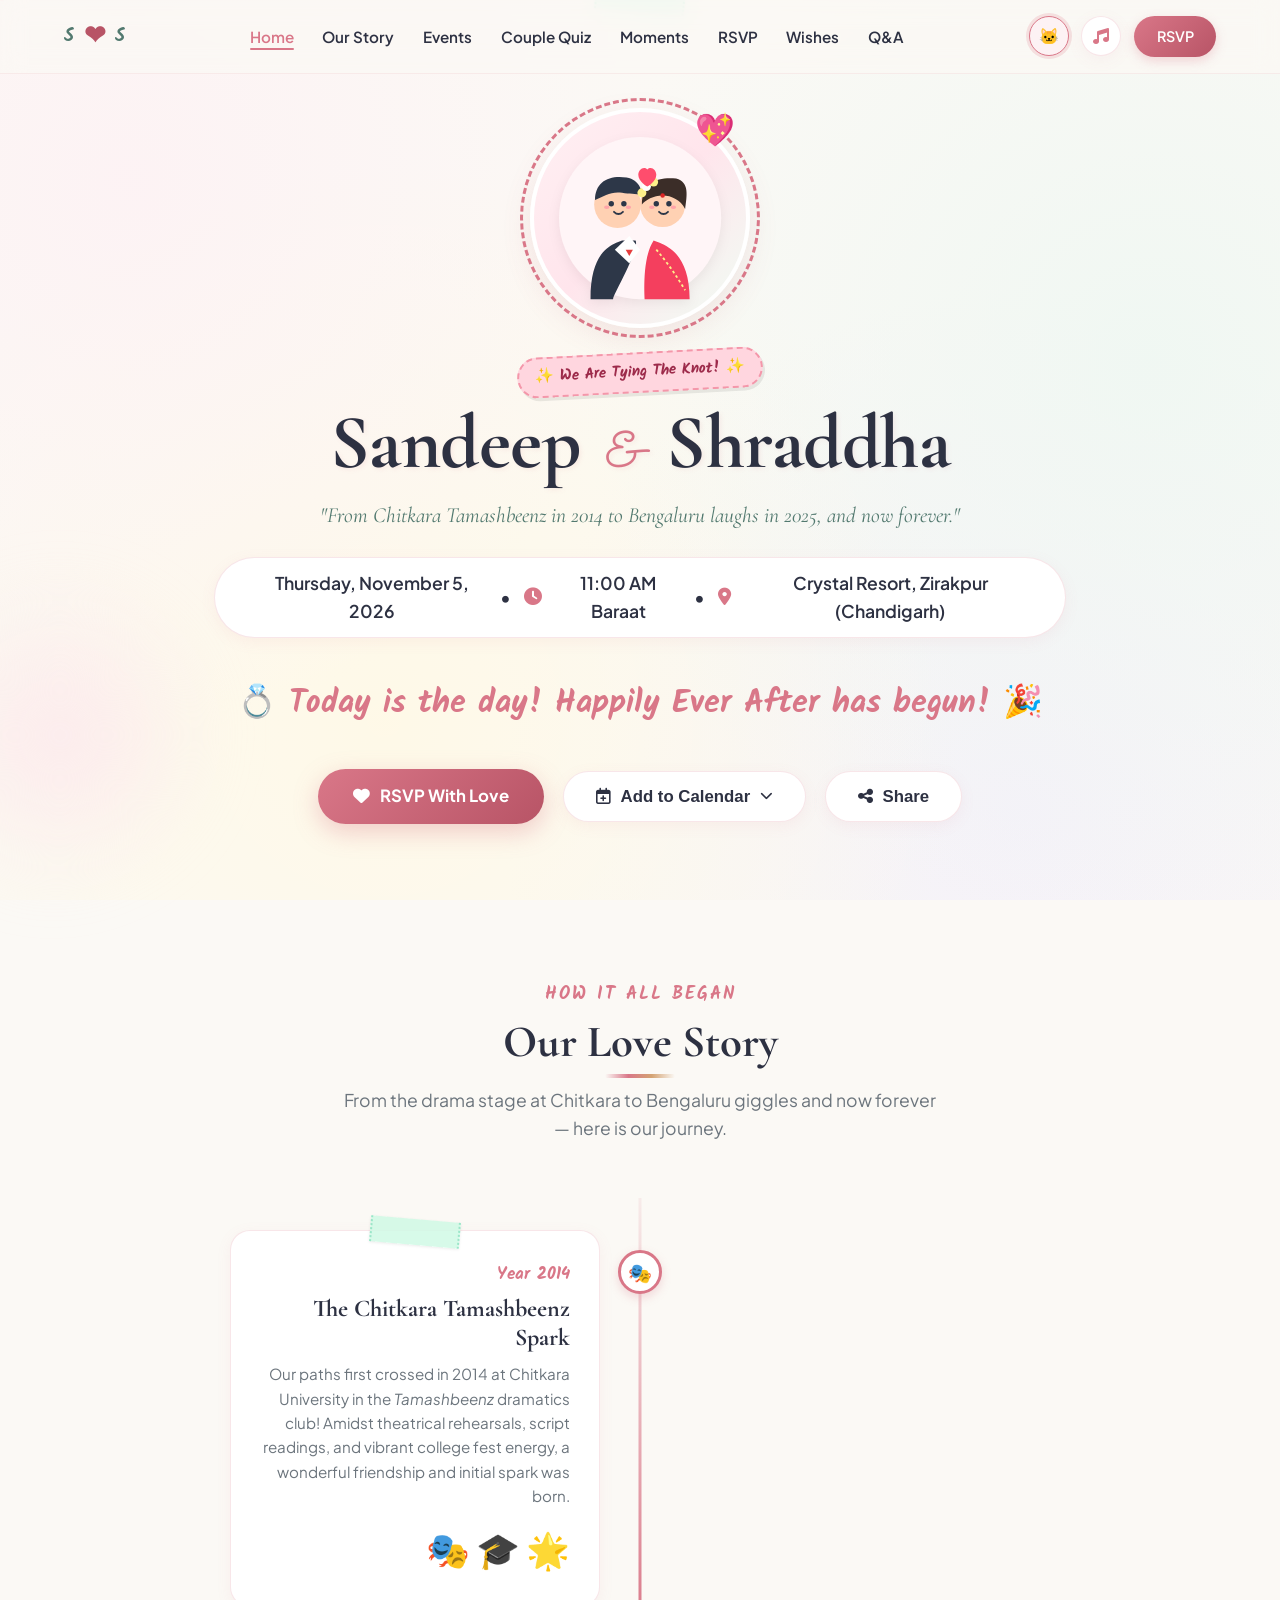
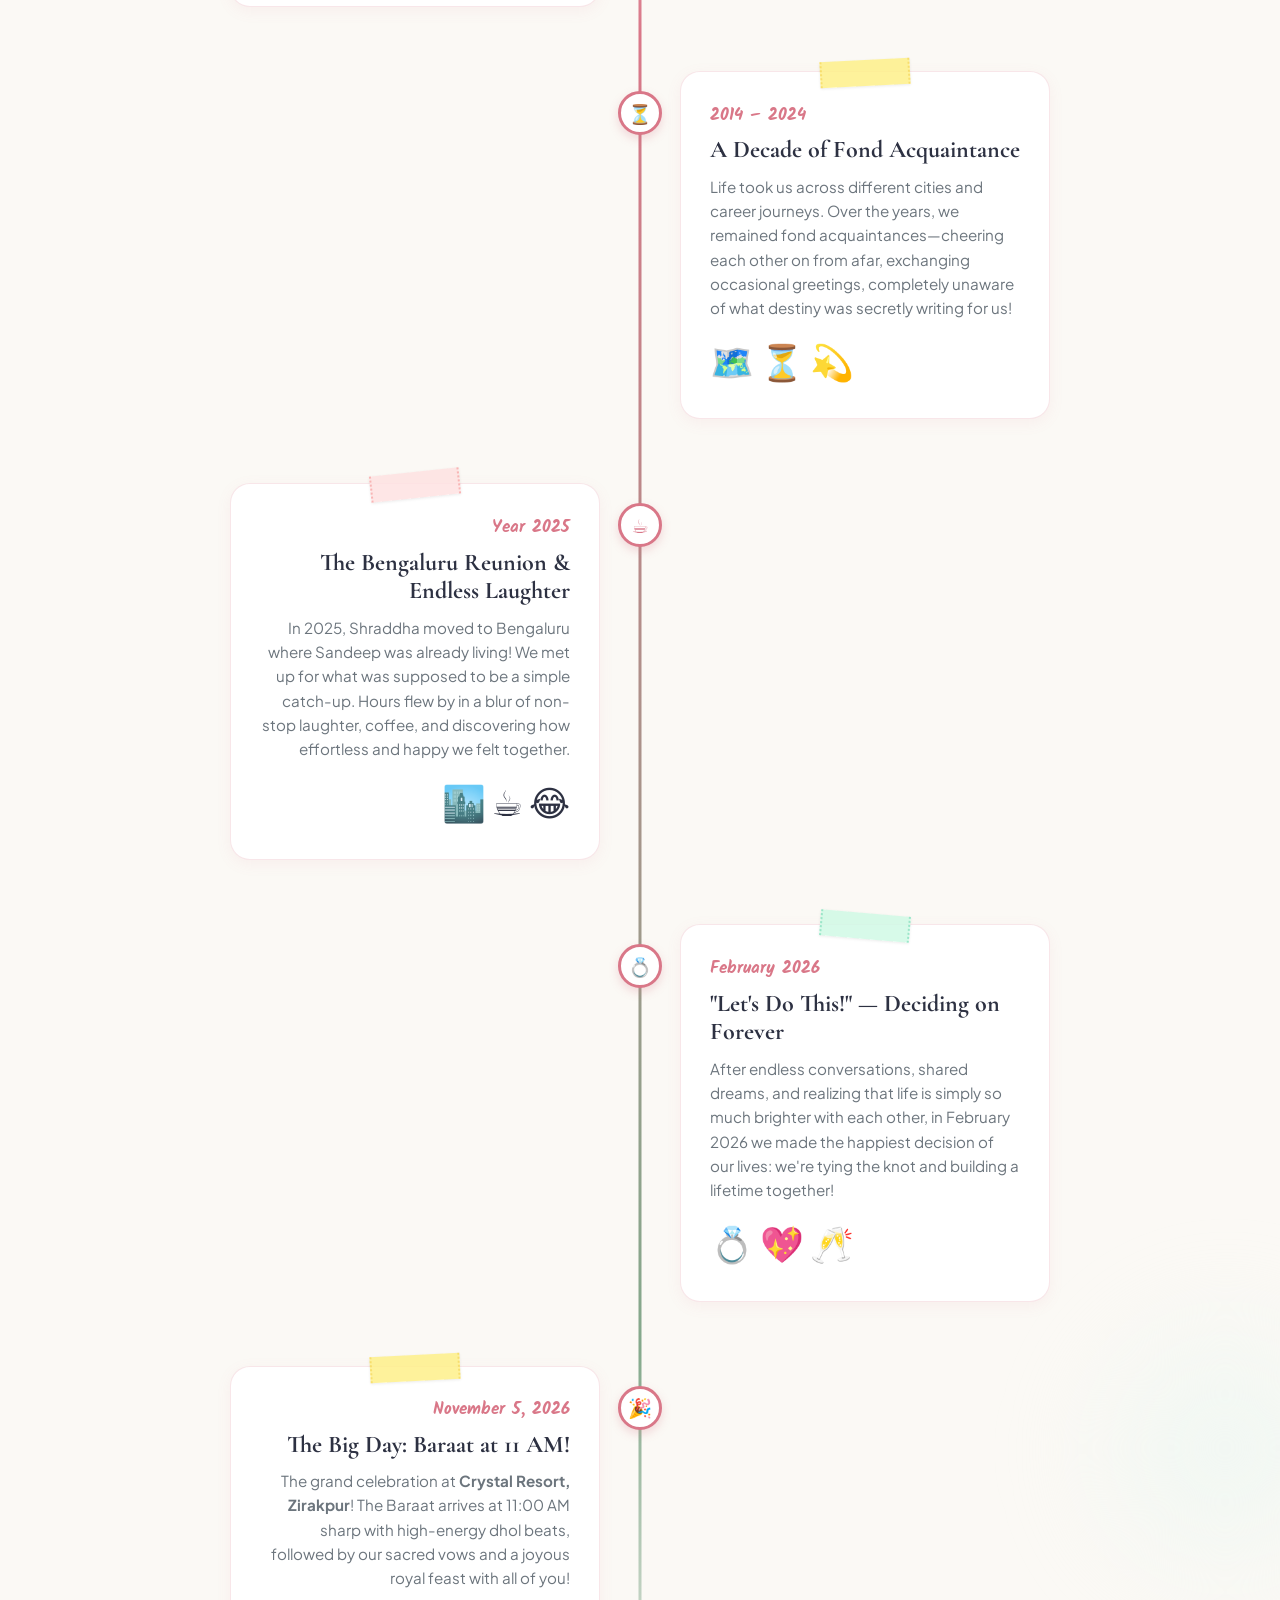
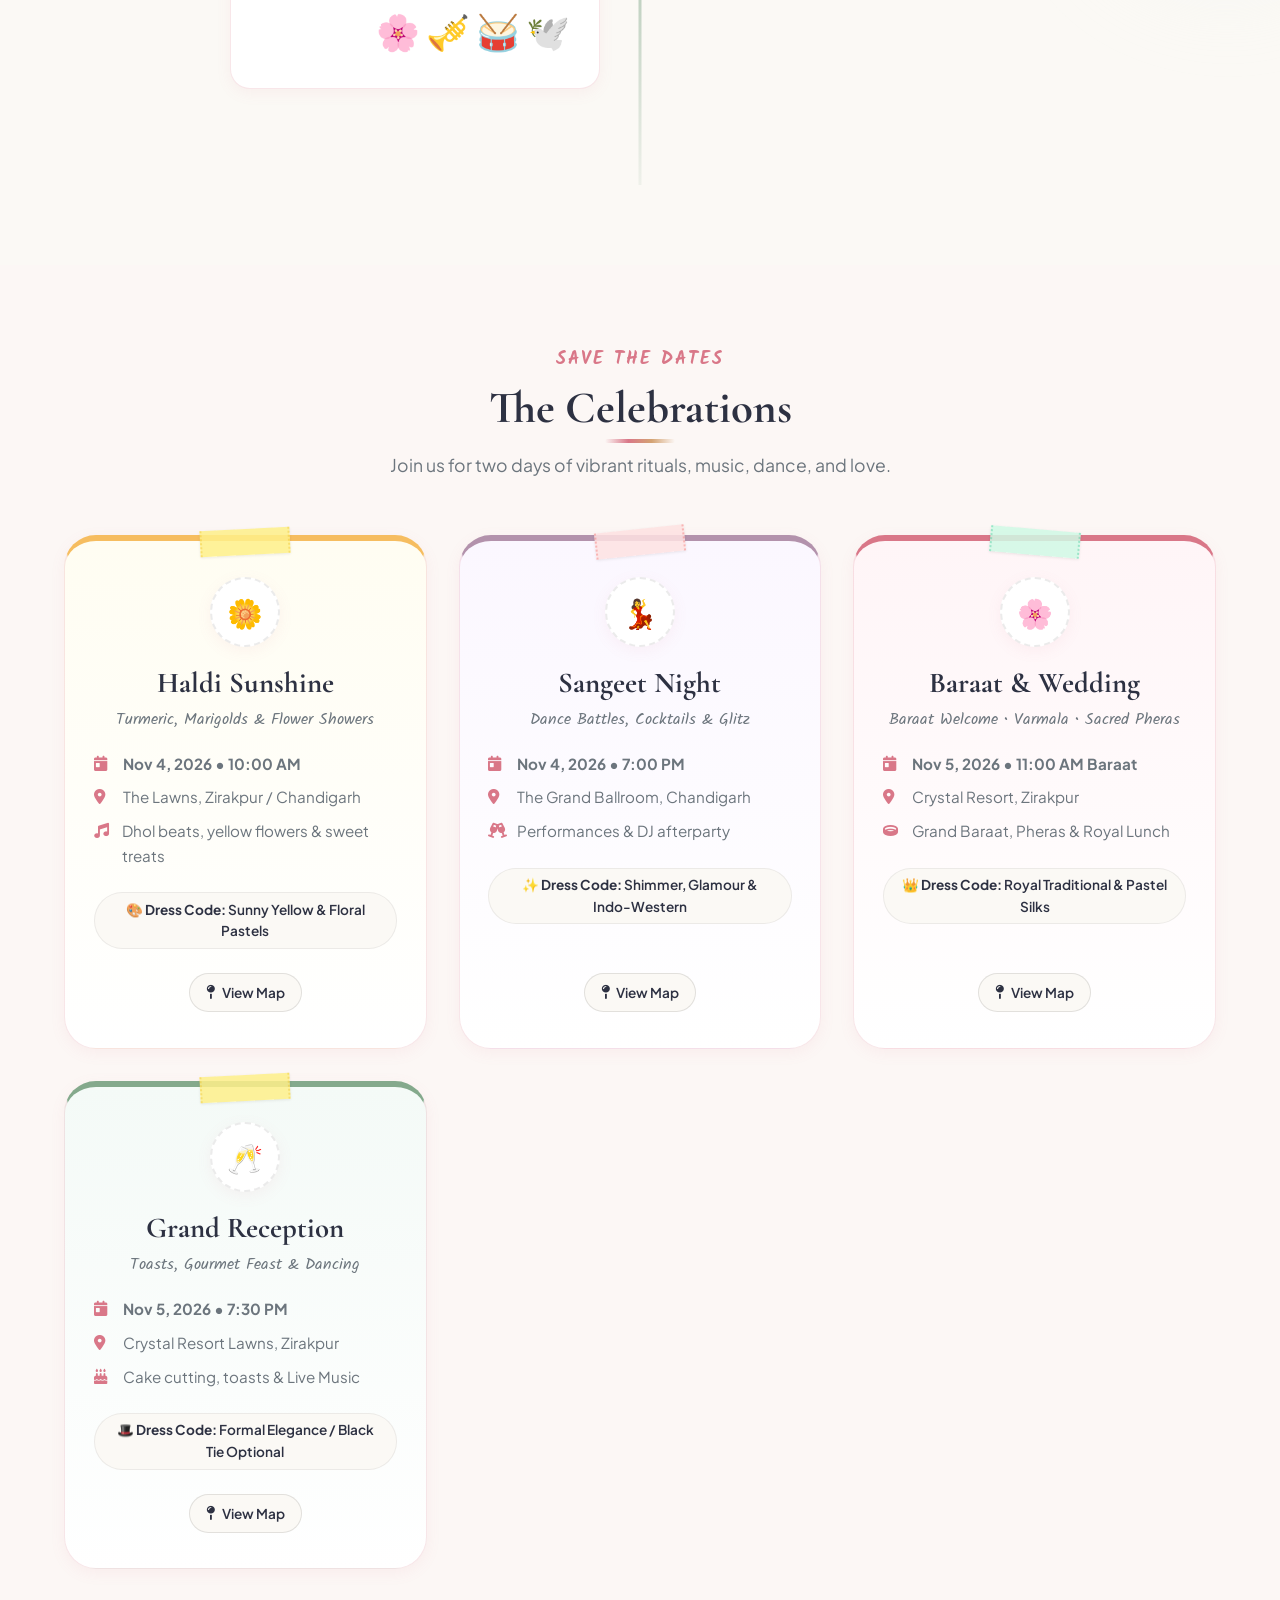
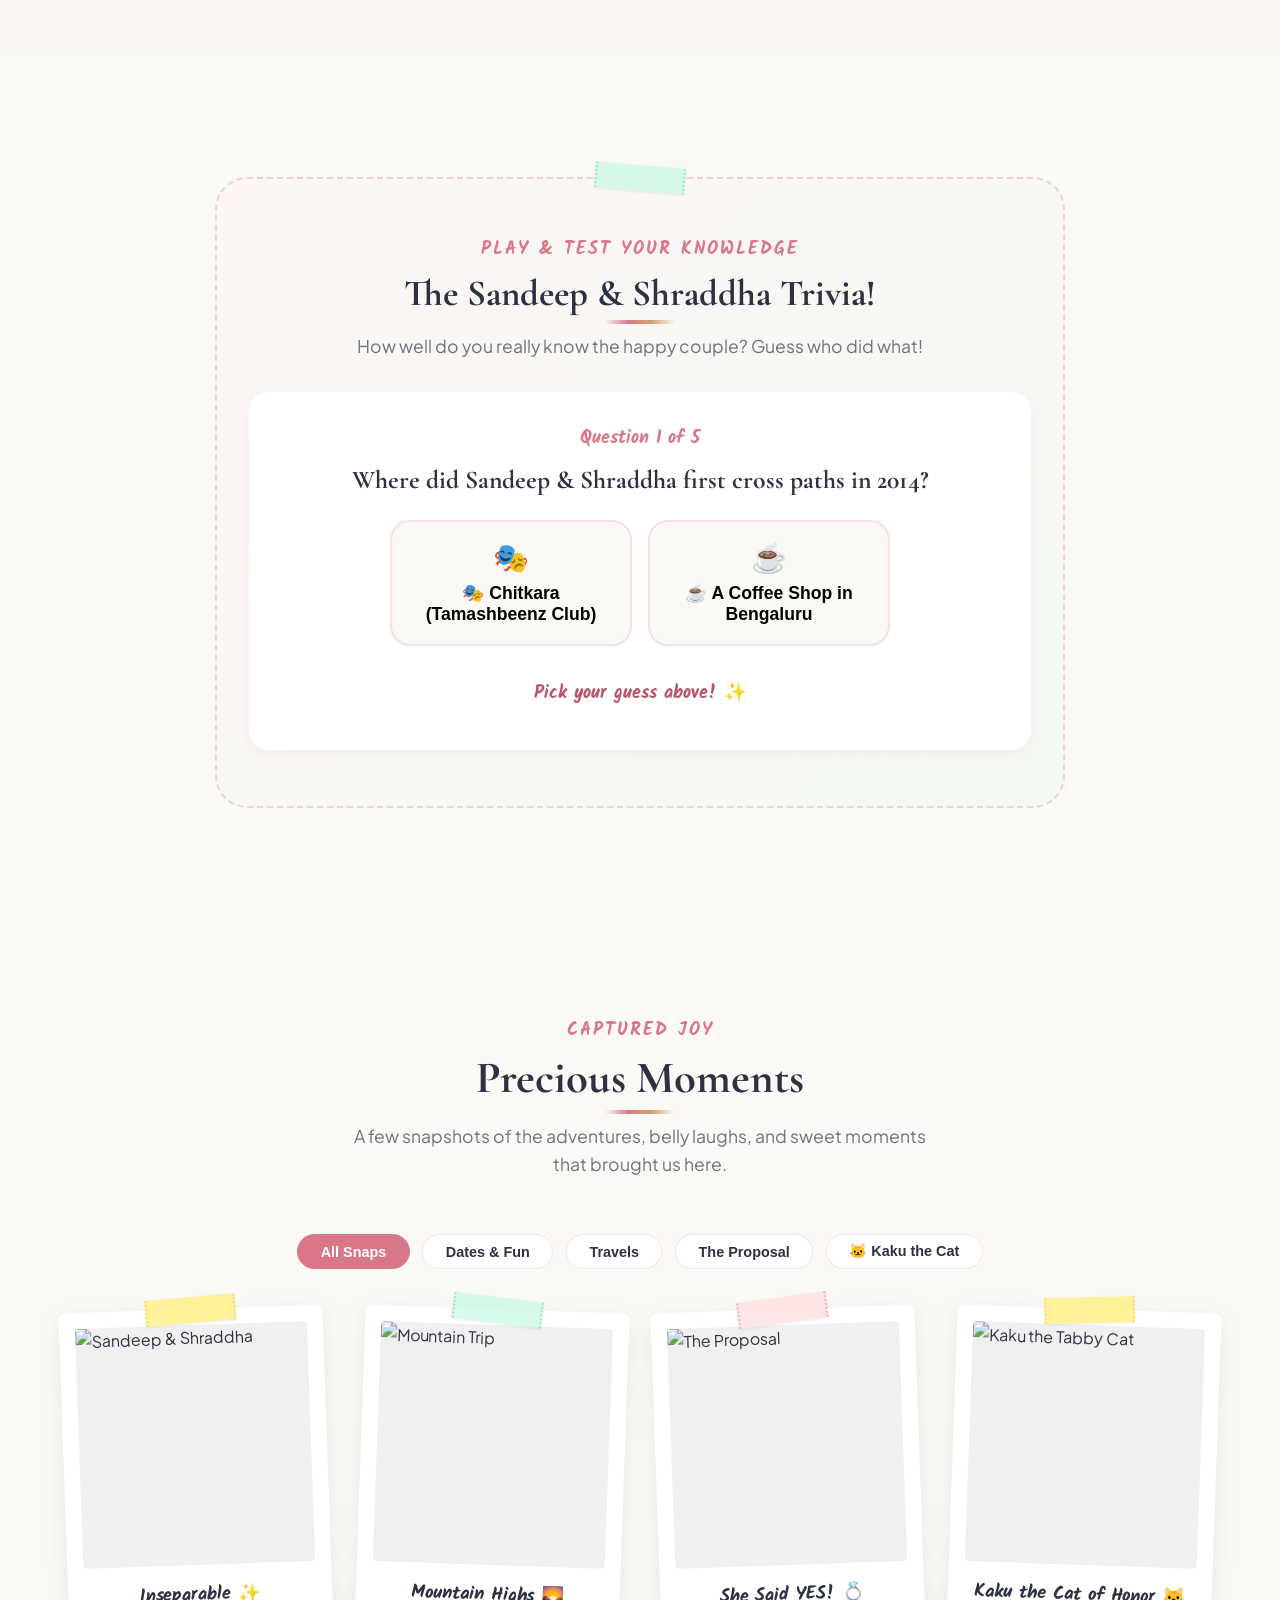
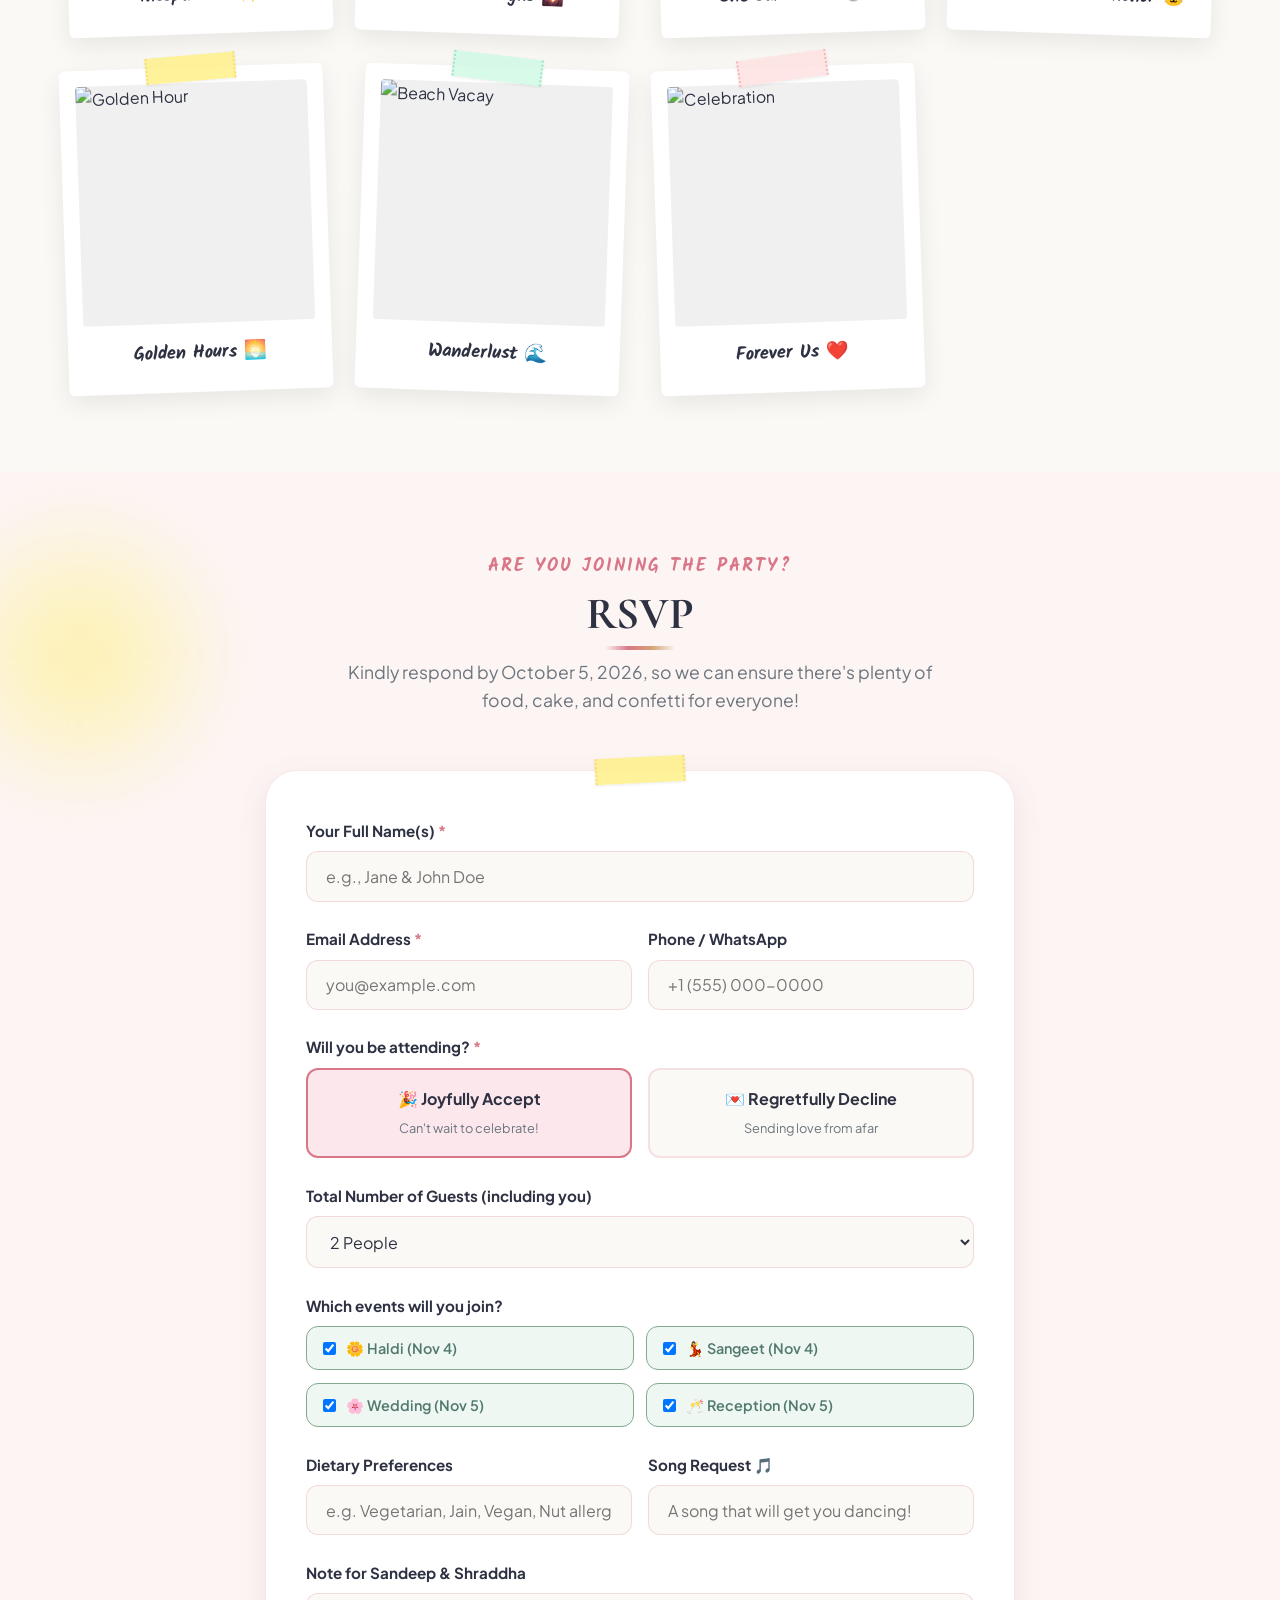
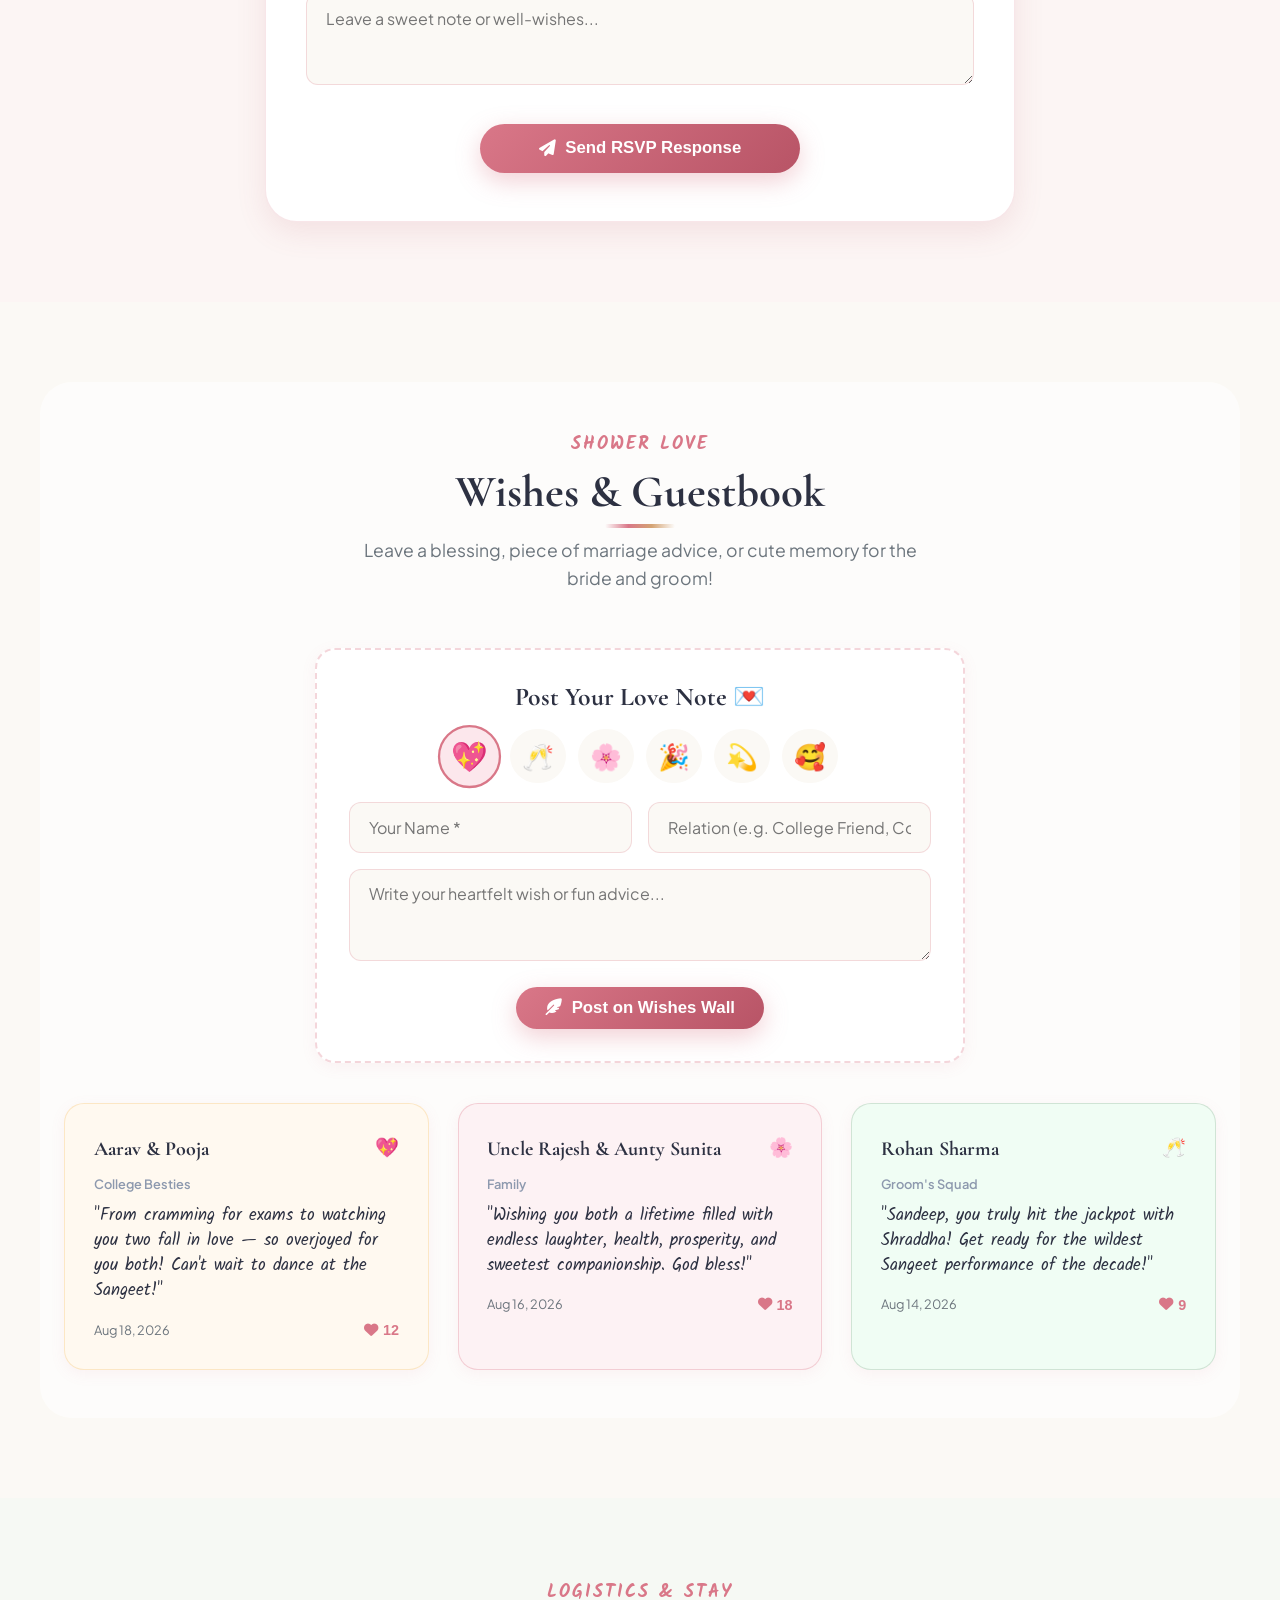
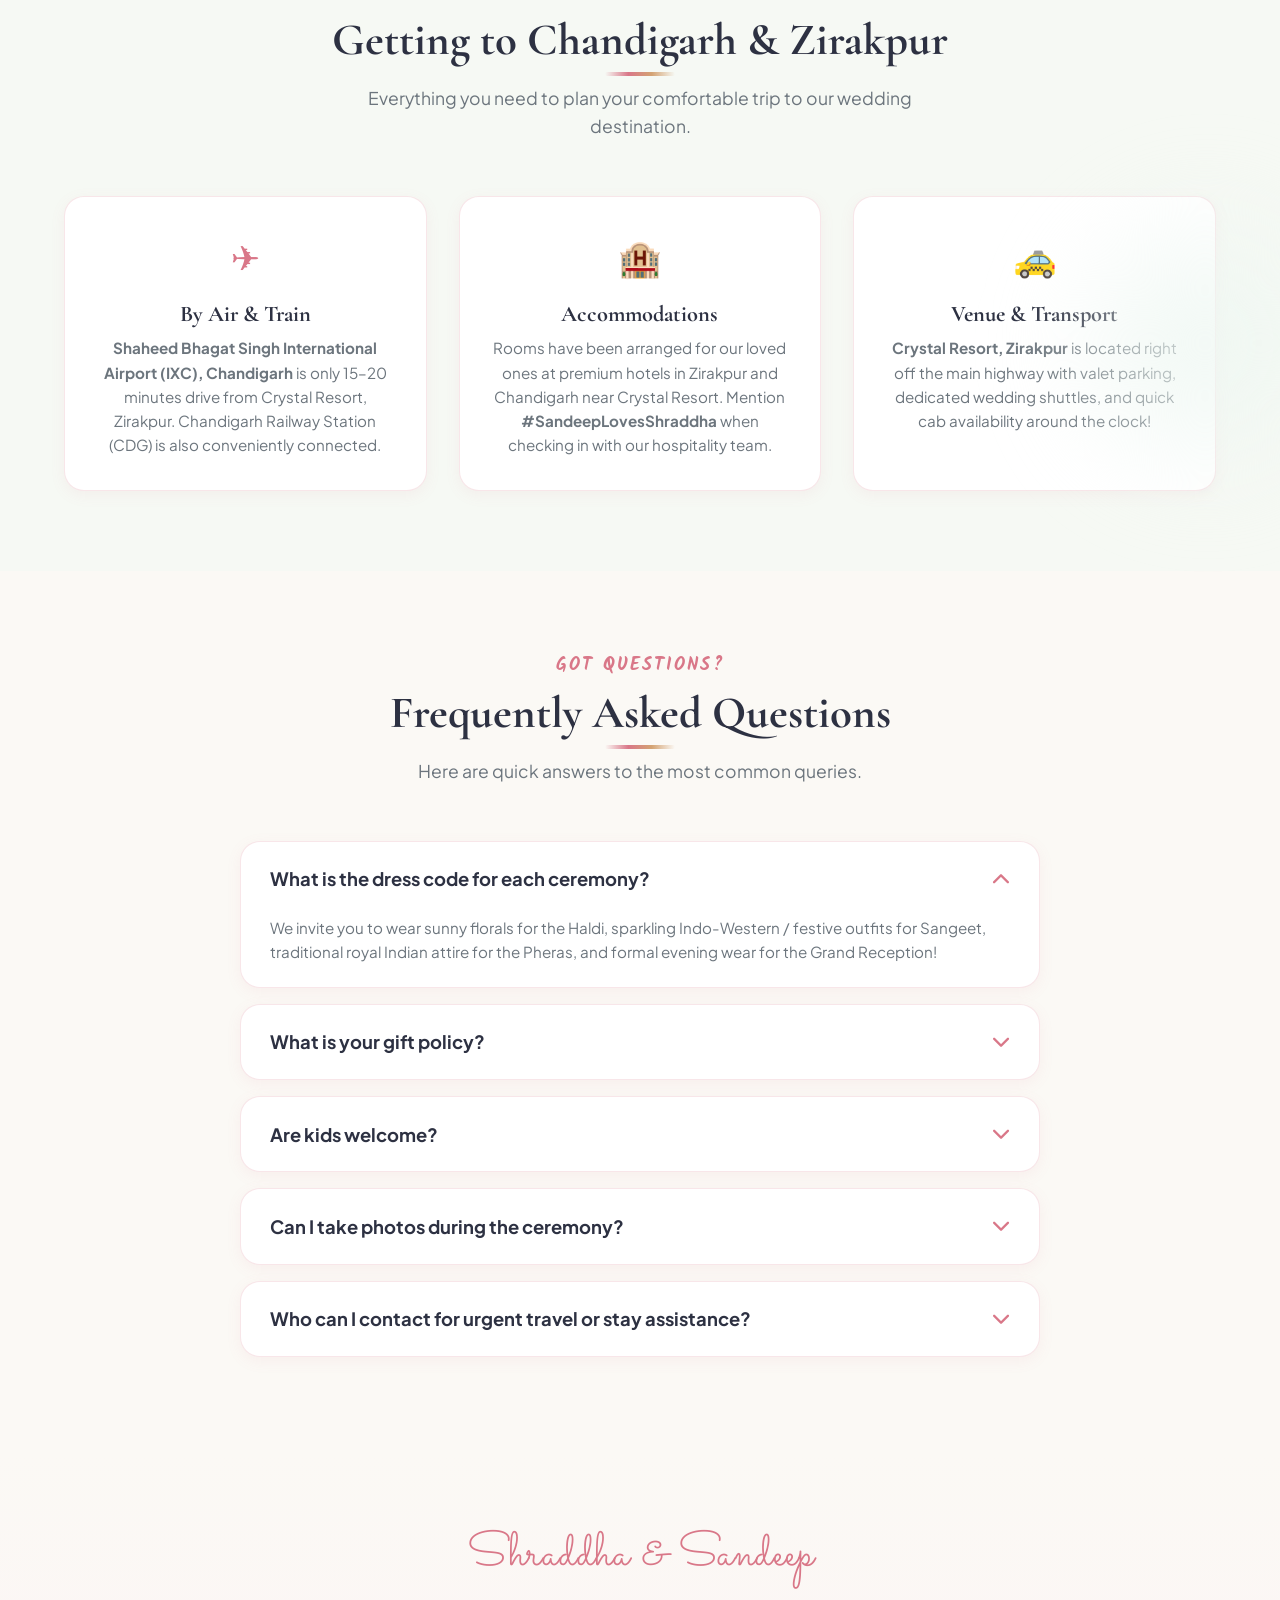
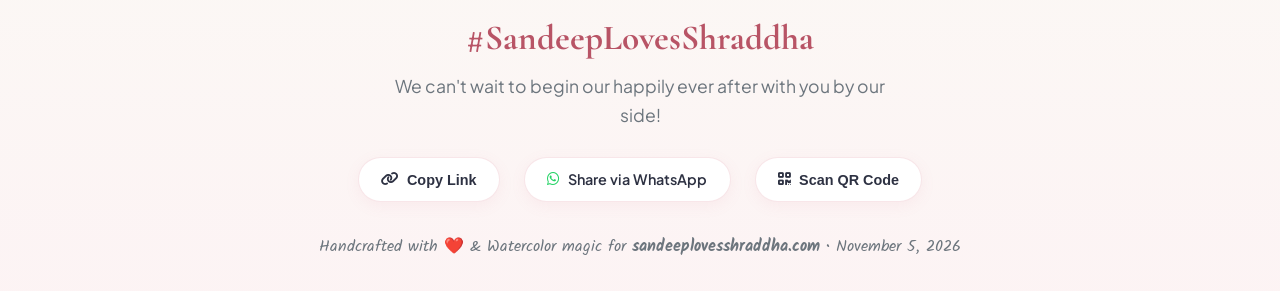
==== index.html @ 2e76e595 "Initial commit: Sandeep & Shraddha wedding website with Kaku grey tabby cat cursor" ====
<!DOCTYPE html>
<html lang="en">
<head>
  <meta charset="UTF-8" />
  <meta name="viewport" content="width=device-width, initial-scale=1.0" />
  <title>Sandeep &amp; Shraddha | November 5, 2026 | We're Getting Married!</title>
  <meta name="description" content="Join us in celebrating the wedding of Sandeep &amp; Shraddha on November 5th, 2026. RSVP, view event details, our story, and leave your wishes!" />
  
  <!-- Open Graph / Social Meta -->
  <meta property="og:type" content="website" />
  <meta property="og:title" content="Sandeep &amp; Shraddha's Wedding Celebration" />
  <meta property="og:description" content="We're getting married on November 5, 2026! Come celebrate with us." />
  <meta property="og:url" content="https://sandeeplovesshraddha.com" />

  <!-- Google Fonts: Cormorant Garamond (Editorial/Luxury), Kalam (Playful Hand-drawn), Plus Jakarta Sans (Clean Modern), Sacramento (Script) -->
  <link rel="preconnect" href="https://fonts.googleapis.com" />
  <link rel="preconnect" href="https://fonts.gstatic.com" crossorigin />
  <link href="https://fonts.googleapis.com/css2?family=Cormorant+Garamond:ital,wght@0,400;0,600;0,700;1,400;1,600&family=Kalam:wght@400;700&family=Plus+Jakarta+Sans:wght@300;400;500;600;700;800&family=Sacramento&display=swap" rel="stylesheet" />

  <!-- FontAwesome Icons -->
  <link rel="stylesheet" href="https://cdnjs.cloudflare.com/ajax/libs/font-awesome/6.5.1/css/all.min.css" />

  <!-- Kaku the Tabby Cat Custom Cursor Stylesheet -->
  <link rel="stylesheet" href="kaku-cursor.css" />

  <!-- Canvas Confetti -->
  <script src="https://cdn.jsdelivr.net/npm/canvas-confetti@1.6.0/dist/confetti.browser.min.js"></script>

  <style>
    /* ==========================================================
       CSS VARIABLES & THEME (Modern Pastel + Watercolor Palette)
       ========================================================== */
    :root {
      --bg-cream: #fbf9f5;
      --bg-blush: #fdf2f4;
      --bg-lavender: #f3f0f9;
      --bg-mint: #eef7f2;
      --bg-butter: #fff9e6;
      --bg-peach: #fff2eb;
      
      --primary: #d97788;
      --primary-dark: #b85466;
      --primary-light: #fce7ec;
      
      --accent-sage: #84a98c;
      --accent-sage-dark: #52796f;
      --accent-gold: #d4a373;
      --accent-warm-gold: #c28846;
      --accent-sunshine: #f6bd60;
      --accent-lilac: #b392ac;
      
      --text-dark: #2d3142;
      --text-muted: #6c757d;
      --text-soft: #8d99ae;
      
      --card-bg: rgba(255, 255, 255, 0.88);
      --card-border: rgba(217, 119, 136, 0.18);
      --shadow-sm: 0 4px 15px rgba(217, 119, 136, 0.08);
      --shadow-md: 0 10px 30px rgba(184, 84, 102, 0.12);
      --shadow-lg: 0 20px 45px rgba(184, 84, 102, 0.18);
      
      --radius-sm: 12px;
      --radius-md: 20px;
      --radius-lg: 32px;
      --radius-full: 9999px;
      
      --font-serif: 'Cormorant Garamond', Georgia, serif;
      --font-doodle: 'Kalam', cursive, sans-serif;
      --font-script: 'Sacramento', cursive;
      --font-sans: 'Plus Jakarta Sans', system-ui, -apple-system, sans-serif;
    }

    /* ==========================================================
       GLOBAL RESETS & BASE
       ========================================================== */
    *, *::before, *::after {
      box-sizing: border-box;
      margin: 0;
      padding: 0;
    }

    html {
      scroll-behavior: smooth;
      font-size: 16px;
    }

    body {
      background-color: var(--bg-cream);
      color: var(--text-dark);
      font-family: var(--font-sans);
      line-height: 1.6;
      overflow-x: hidden;
      position: relative;
      background-image: 
        radial-gradient(circle at 10% 20%, rgba(253, 242, 244, 0.9) 0%, transparent 40%),
        radial-gradient(circle at 90% 40%, rgba(238, 247, 242, 0.85) 0%, transparent 45%),
        radial-gradient(circle at 30% 80%, rgba(255, 249, 230, 0.9) 0%, transparent 50%),
        radial-gradient(circle at 80% 90%, rgba(243, 240, 249, 0.85) 0%, transparent 40%);
      background-attachment: fixed;
    }

    /* Ambient Floating Petals Canvas */
    #petalsCanvas {
      position: fixed;
      top: 0;
      left: 0;
      width: 100vw;
      height: 100vh;
      pointer-events: none;
      z-index: 999;
    }

    /* Typography Utilities */
    h1, h2, h3, h4 {
      font-family: var(--font-serif);
      font-weight: 700;
      color: var(--text-dark);
      line-height: 1.2;
    }

    .doodle-font {
      font-family: var(--font-doodle);
    }

    .script-font {
      font-family: var(--font-script);
    }

    a {
      color: inherit;
      text-decoration: none;
    }

    img {
      max-width: 100%;
      height: auto;
      display: block;
    }

    .container {
      width: 100%;
      max-width: 1200px;
      margin: 0 auto;
      padding: 0 1.5rem;
    }

    .section-padding {
      padding: 5rem 0;
    }

    /* ==========================================================
       PLAYFUL WATERCOLOR & DOODLE ACCENTS
       ========================================================== */
    .watercolor-blob-1 {
      position: absolute;
      width: 320px;
      height: 320px;
      background: radial-gradient(circle, rgba(252, 231, 236, 0.85) 0%, rgba(252, 231, 236, 0) 70%);
      filter: blur(30px);
      z-index: 0;
      border-radius: 43% 57% 70% 30% / 45% 45% 55% 55%;
      animation: morphBlob 12s ease-in-out infinite alternate;
      pointer-events: none;
    }

    .watercolor-blob-2 {
      position: absolute;
      width: 350px;
      height: 350px;
      background: radial-gradient(circle, rgba(238, 247, 242, 0.9) 0%, rgba(238, 247, 242, 0) 70%);
      filter: blur(35px);
      z-index: 0;
      border-radius: 60% 40% 30% 70% / 60% 30% 70% 40%;
      animation: morphBlob 16s ease-in-out infinite alternate-reverse;
      pointer-events: none;
    }

    @keyframes morphBlob {
      0% { border-radius: 43% 57% 70% 30% / 45% 45% 55% 55%; transform: translate(0, 0) rotate(0deg); }
      50% { border-radius: 60% 40% 40% 60% / 50% 60% 40% 50%; transform: translate(20px, -15px) rotate(45deg); }
      100% { border-radius: 30% 70% 60% 40% / 40% 40% 60% 60%; transform: translate(-15px, 20px) rotate(90deg); }
    }

    .sticker-badge {
      display: inline-flex;
      align-items: center;
      gap: 0.5rem;
      padding: 0.4rem 1rem;
      border-radius: var(--radius-full);
      font-family: var(--font-doodle);
      font-weight: 700;
      font-size: 0.95rem;
      transform: rotate(-3deg);
      box-shadow: 2px 3px 0 rgba(0, 0, 0, 0.08);
      transition: transform 0.3s cubic-bezier(0.34, 1.56, 0.64, 1);
    }
    .sticker-badge:hover {
      transform: rotate(0deg) scale(1.06);
    }
    .badge-pink {
      background-color: #ffd6df;
      color: #9d2b4b;
      border: 2px dashed #f497aa;
    }
    .badge-green {
      background-color: #d8f3dc;
      color: #2d6a4f;
      border: 2px dashed #95d5b2;
    }
    .badge-yellow {
      background-color: #fef08a;
      color: #854d0e;
      border: 2px dashed #eab308;
    }
    .badge-purple {
      background-color: #ede9fe;
      color: #5b21b6;
      border: 2px dashed #c4b5fd;
    }

    .washi-tape {
      position: absolute;
      width: 90px;
      height: 26px;
      background: rgba(254, 226, 226, 0.85);
      border-left: 2px dotted rgba(239, 68, 68, 0.3);
      border-right: 2px dotted rgba(239, 68, 68, 0.3);
      transform: rotate(-6deg);
      top: -12px;
      left: 50%;
      margin-left: -45px;
      box-shadow: 0 1px 3px rgba(0,0,0,0.08);
      z-index: 5;
    }
    .washi-tape-mint {
      background: rgba(209, 250, 229, 0.85);
      border-color: rgba(16, 185, 129, 0.3);
      transform: rotate(5deg);
    }
    .washi-tape-yellow {
      background: rgba(254, 240, 138, 0.85);
      border-color: rgba(234, 179, 8, 0.3);
      transform: rotate(-3deg);
    }

    /* Section Title Styles */
    .section-header {
      text-align: center;
      margin-bottom: 3.5rem;
      position: relative;
    }
    .section-tag {
      font-family: var(--font-doodle);
      font-size: 1.1rem;
      font-weight: 700;
      color: var(--primary);
      text-transform: uppercase;
      letter-spacing: 2px;
      display: block;
      margin-bottom: 0.5rem;
    }
    .section-title {
      font-size: 2.8rem;
      font-weight: 700;
      color: var(--text-dark);
      position: relative;
      display: inline-block;
    }
    .section-title::after {
      content: '';
      position: absolute;
      bottom: -8px;
      left: 50%;
      transform: translateX(-50%);
      width: 70px;
      height: 4px;
      background: linear-gradient(90deg, transparent, var(--primary), var(--accent-gold), transparent);
      border-radius: var(--radius-full);
    }
    .section-desc {
      font-size: 1.1rem;
      color: var(--text-muted);
      max-width: 600px;
      margin: 1rem auto 0;
    }

    /* ==========================================================
       NAVBAR
       ========================================================== */
    .navbar {
      position: fixed;
      top: 0;
      left: 0;
      right: 0;
      z-index: 1000;
      padding: 1rem 0;
      transition: all 0.3s ease;
      backdrop-filter: blur(12px);
      background: rgba(251, 249, 245, 0.75);
      border-bottom: 1px solid rgba(217, 119, 136, 0.1);
    }
    .navbar.scrolled {
      padding: 0.7rem 0;
      background: rgba(255, 255, 255, 0.95);
      box-shadow: 0 4px 20px rgba(0, 0, 0, 0.05);
    }
    .nav-container {
      display: flex;
      align-items: center;
      justify-content: space-between;
    }
    .nav-logo {
      display: flex;
      align-items: center;
      gap: 0.6rem;
      font-family: var(--font-serif);
      font-size: 1.6rem;
      font-weight: 700;
      color: var(--primary-dark);
    }
    .nav-logo span {
      font-family: var(--font-doodle);
      color: var(--accent-sage-dark);
      font-size: 1.1rem;
    }
    .nav-links {
      display: flex;
      gap: 1.8rem;
      list-style: none;
      align-items: center;
    }
    .nav-links a {
      font-weight: 600;
      font-size: 0.95rem;
      color: var(--text-dark);
      transition: color 0.2s ease;
      position: relative;
      padding: 0.3rem 0;
    }
    .nav-links a:hover,
    .nav-links a.active {
      color: var(--primary);
    }
    .nav-links a::after {
      content: '';
      position: absolute;
      bottom: 0;
      left: 0;
      width: 0;
      height: 2px;
      background: var(--primary);
      transition: width 0.3s ease;
      border-radius: 2px;
    }
    .nav-links a:hover::after,
    .nav-links a.active::after {
      width: 100%;
    }

    .nav-actions {
      display: flex;
      align-items: center;
      gap: 0.8rem;
    }

    .audio-btn {
      background: #fff;
      border: 1px solid var(--card-border);
      width: 40px;
      height: 40px;
      border-radius: var(--radius-full);
      display: flex;
      align-items: center;
      justify-content: center;
      cursor: pointer;
      color: var(--primary);
      font-size: 1rem;
      box-shadow: var(--shadow-sm);
      transition: all 0.3s ease;
    }
    .audio-btn:hover {
      transform: scale(1.08);
      background: var(--primary-light);
    }
    .audio-btn.playing {
      background: var(--primary);
      color: #fff;
      animation: pulseMusic 1.5s infinite;
    }
    @keyframes pulseMusic {
      0%, 100% { box-shadow: 0 0 0 0 rgba(217, 119, 136, 0.4); }
      50% { box-shadow: 0 0 0 10px rgba(217, 119, 136, 0); }
    }

    .btn-nav-rsvp {
      background: linear-gradient(135deg, var(--primary) 0%, var(--primary-dark) 100%);
      color: #fff;
      padding: 0.55rem 1.4rem;
      border-radius: var(--radius-full);
      font-weight: 600;
      font-size: 0.9rem;
      box-shadow: 0 4px 12px rgba(217, 119, 136, 0.3);
      transition: all 0.3s ease;
    }
    .btn-nav-rsvp:hover {
      transform: translateY(-2px);
      box-shadow: 0 6px 18px rgba(217, 119, 136, 0.4);
    }

    .mobile-menu-btn {
      display: none;
      background: none;
      border: none;
      font-size: 1.5rem;
      color: var(--text-dark);
      cursor: pointer;
    }

    /* ==========================================================
       HERO SECTION
       ========================================================== */
    .hero-section {
      position: relative;
      min-height: 100vh;
      display: flex;
      align-items: center;
      justify-content: center;
      padding-top: 6rem;
      padding-bottom: 4rem;
      overflow: hidden;
    }

    .hero-content {
      text-align: center;
      position: relative;
      z-index: 2;
      max-width: 900px;
    }

    .hero-couple-avatar {
      margin: 0 auto 1.5rem;
      width: 220px;
      height: 220px;
      position: relative;
      display: flex;
      align-items: center;
      justify-content: center;
    }
    .hero-avatar-ring {
      position: absolute;
      inset: -10px;
      border-radius: 50%;
      border: 3px dashed var(--primary);
      animation: spinSlow 30s linear infinite;
    }
    @keyframes spinSlow {
      from { transform: rotate(0deg); }
      to { transform: rotate(360deg); }
    }
    .hero-avatar-bg {
      width: 100%;
      height: 100%;
      background: linear-gradient(135deg, #fff0f3 0%, #ffe5ec 50%, #f0fdf4 100%);
      border-radius: 50%;
      display: flex;
      align-items: center;
      justify-content: center;
      box-shadow: var(--shadow-md);
      overflow: hidden;
      border: 4px solid #fff;
    }
    .hero-avatar-svg {
      width: 85%;
      height: 85%;
      filter: drop-shadow(0 4px 6px rgba(0,0,0,0.06));
    }
    .heart-float {
      position: absolute;
      top: -5px;
      right: 15px;
      font-size: 2rem;
      animation: floatHeart 2.5s ease-in-out infinite alternate;
    }
    @keyframes floatHeart {
      0% { transform: translateY(0) scale(1); }
      100% { transform: translateY(-12px) scale(1.15) rotate(8deg); }
    }

    .hero-pretitle {
      font-family: var(--font-doodle);
      font-size: 1.3rem;
      color: var(--primary-dark);
      margin-bottom: 0.5rem;
      display: flex;
      align-items: center;
      justify-content: center;
      gap: 0.5rem;
    }

    .hero-names {
      font-size: 4.8rem;
      font-weight: 700;
      color: var(--text-dark);
      letter-spacing: -0.5px;
      line-height: 1.1;
      margin-bottom: 0.4rem;
      text-shadow: 2px 2px 4px rgba(217, 119, 136, 0.1);
    }
    .hero-names .amp {
      font-family: var(--font-script);
      color: var(--primary);
      font-size: 4.5rem;
      font-weight: 400;
      margin: 0 0.4rem;
      display: inline-block;
    }

    .hero-tagline {
      font-size: 1.35rem;
      font-family: var(--font-serif);
      font-style: italic;
      color: var(--accent-sage-dark);
      margin-bottom: 1.5rem;
    }

    .hero-date-badge {
      display: inline-flex;
      align-items: center;
      gap: 0.8rem;
      background: #fff;
      padding: 0.7rem 1.8rem;
      border-radius: var(--radius-full);
      box-shadow: var(--shadow-sm);
      border: 1px solid var(--card-border);
      font-size: 1.1rem;
      font-weight: 600;
      color: var(--text-dark);
      margin-bottom: 2.5rem;
    }
    .hero-date-badge i {
      color: var(--primary);
    }

    /* Countdown Timer */
    .countdown-grid {
      display: flex;
      justify-content: center;
      gap: 1.2rem;
      margin-bottom: 2.5rem;
      flex-wrap: wrap;
    }
    .countdown-card {
      background: #fff;
      border: 2px solid rgba(217, 119, 136, 0.2);
      border-radius: var(--radius-md);
      padding: 1rem 1.4rem;
      min-width: 100px;
      box-shadow: var(--shadow-sm);
      position: relative;
      transition: transform 0.3s ease;
    }
    .countdown-card:hover {
      transform: translateY(-4px);
    }
    .countdown-number {
      font-family: var(--font-serif);
      font-size: 2.6rem;
      font-weight: 700;
      color: var(--primary-dark);
      line-height: 1;
      display: block;
    }
    .countdown-label {
      font-family: var(--font-doodle);
      font-size: 0.85rem;
      font-weight: 700;
      text-transform: uppercase;
      color: var(--text-muted);
      letter-spacing: 1px;
      margin-top: 0.3rem;
      display: block;
    }

    /* Hero CTA Group */
    .hero-cta-group {
      display: flex;
      align-items: center;
      justify-content: center;
      gap: 1.2rem;
      flex-wrap: wrap;
    }

    .btn-primary {
      background: linear-gradient(135deg, var(--primary) 0%, var(--primary-dark) 100%);
      color: #fff;
      padding: 0.9rem 2.2rem;
      border-radius: var(--radius-full);
      font-weight: 700;
      font-size: 1.05rem;
      display: inline-flex;
      align-items: center;
      gap: 0.6rem;
      box-shadow: 0 8px 25px rgba(217, 119, 136, 0.35);
      border: none;
      cursor: pointer;
      transition: all 0.3s cubic-bezier(0.34, 1.56, 0.64, 1);
    }
    .btn-primary:hover {
      transform: translateY(-3px) scale(1.03);
      box-shadow: 0 12px 30px rgba(217, 119, 136, 0.45);
      color: #fff;
    }

    .btn-secondary {
      background: #fff;
      color: var(--text-dark);
      padding: 0.9rem 2rem;
      border-radius: var(--radius-full);
      font-weight: 700;
      font-size: 1.05rem;
      display: inline-flex;
      align-items: center;
      gap: 0.6rem;
      box-shadow: var(--shadow-sm);
      border: 1.5px solid var(--card-border);
      cursor: pointer;
      transition: all 0.3s ease;
    }
    .btn-secondary:hover {
      background: var(--bg-cream);
      transform: translateY(-2px);
      border-color: var(--primary);
      color: var(--primary);
    }

    /* Dropdown for Calendar */
    .dropdown-container {
      position: relative;
      display: inline-block;
    }
    .calendar-dropdown {
      position: absolute;
      top: calc(100% + 10px);
      left: 50%;
      transform: translateX(-50%) translateY(10px);
      background: #fff;
      border-radius: var(--radius-md);
      box-shadow: var(--shadow-lg);
      padding: 0.6rem;
      min-width: 220px;
      opacity: 0;
      visibility: hidden;
      transition: all 0.25s ease;
      z-index: 100;
      border: 1px solid rgba(0,0,0,0.06);
    }
    .calendar-dropdown.show {
      opacity: 1;
      visibility: visible;
      transform: translateX(-50%) translateY(0);
    }
    .calendar-dropdown a {
      display: flex;
      align-items: center;
      gap: 0.8rem;
      padding: 0.7rem 1rem;
      border-radius: var(--radius-sm);
      font-size: 0.95rem;
      font-weight: 600;
      color: var(--text-dark);
      transition: background 0.2s ease;
    }
    .calendar-dropdown a:hover {
      background: var(--bg-blush);
      color: var(--primary-dark);
    }

    /* ==========================================================
       OUR STORY / TIMELINE SECTION
       ========================================================== */
    .timeline-container {
      position: relative;
      max-width: 900px;
      margin: 0 auto;
      padding: 2rem 0;
    }
    .timeline-line {
      position: absolute;
      top: 0;
      bottom: 0;
      left: 50%;
      width: 3px;
      background: linear-gradient(180deg, rgba(217,119,136,0.1) 0%, var(--primary) 20%, var(--accent-sage) 80%, rgba(132,169,140,0.1) 100%);
      transform: translateX(-50%);
    }

    .timeline-item {
      position: relative;
      margin-bottom: 4rem;
      width: 50%;
      padding: 0 2.5rem;
    }
    .timeline-item.left {
      left: 0;
      text-align: right;
    }
    .timeline-item.right {
      left: 50%;
      text-align: left;
    }

    .timeline-node {
      position: absolute;
      top: 20px;
      width: 44px;
      height: 44px;
      background: #fff;
      border: 3px solid var(--primary);
      border-radius: 50%;
      display: flex;
      align-items: center;
      justify-content: center;
      font-size: 1.2rem;
      color: var(--primary);
      box-shadow: 0 4px 10px rgba(217, 119, 136, 0.25);
      z-index: 2;
    }
    .timeline-item.left .timeline-node {
      right: -22px;
    }
    .timeline-item.right .timeline-node {
      left: -22px;
    }

    .timeline-card {
      background: #fff;
      border-radius: var(--radius-md);
      padding: 1.8rem;
      border: 1px solid var(--card-border);
      box-shadow: var(--shadow-sm);
      position: relative;
      transition: all 0.3s ease;
    }
    .timeline-card:hover {
      transform: translateY(-5px);
      box-shadow: var(--shadow-md);
    }
    .timeline-date {
      font-family: var(--font-doodle);
      font-weight: 700;
      font-size: 1.05rem;
      color: var(--primary);
      display: inline-block;
      margin-bottom: 0.4rem;
    }
    .timeline-title {
      font-size: 1.5rem;
      font-weight: 700;
      color: var(--text-dark);
      margin-bottom: 0.6rem;
    }
    .timeline-text {
      color: var(--text-muted);
      font-size: 0.95rem;
      line-height: 1.6;
    }
    .timeline-illustration {
      font-size: 2.2rem;
      margin-top: 0.8rem;
      display: inline-block;
    }

    /* ==========================================================
       EVENTS & CELEBRATIONS SECTION
       ========================================================== */
    .events-grid {
      display: grid;
      grid-template-columns: repeat(auto-fit, minmax(280px, 1fr));
      gap: 2rem;
      margin-top: 2rem;
    }

    .event-card {
      background: #fff;
      border-radius: var(--radius-lg);
      padding: 2.2rem 1.8rem;
      border: 1px solid var(--card-border);
      box-shadow: var(--shadow-sm);
      text-align: center;
      position: relative;
      transition: all 0.35s cubic-bezier(0.34, 1.56, 0.64, 1);
      display: flex;
      flex-direction: column;
      justify-content: space-between;
    }
    .event-card:hover {
      transform: translateY(-8px);
      box-shadow: var(--shadow-md);
    }

    .event-theme-haldi {
      background: linear-gradient(180deg, #fffdf2 0%, #fff 100%);
      border-top: 6px solid var(--accent-sunshine);
    }
    .event-theme-sangeet {
      background: linear-gradient(180deg, #fbf7ff 0%, #fff 100%);
      border-top: 6px solid var(--accent-lilac);
    }
    .event-theme-wedding {
      background: linear-gradient(180deg, #fff5f7 0%, #fff 100%);
      border-top: 6px solid var(--primary);
    }
    .event-theme-reception {
      background: linear-gradient(180deg, #f4faf7 0%, #fff 100%);
      border-top: 6px solid var(--accent-sage);
    }

    .event-icon-box {
      width: 70px;
      height: 70px;
      margin: 0 auto 1.2rem;
      border-radius: 50%;
      background: #fff;
      display: flex;
      align-items: center;
      justify-content: center;
      font-size: 1.8rem;
      box-shadow: var(--shadow-sm);
      border: 2px dashed rgba(0,0,0,0.08);
    }
    .event-title {
      font-size: 1.8rem;
      font-weight: 700;
      color: var(--text-dark);
      margin-bottom: 0.4rem;
    }
    .event-subtitle {
      font-family: var(--font-doodle);
      font-size: 1rem;
      color: var(--text-muted);
      margin-bottom: 1.2rem;
    }
    .event-details {
      list-style: none;
      margin-bottom: 1.5rem;
      text-align: left;
      font-size: 0.95rem;
    }
    .event-details li {
      display: flex;
      align-items: flex-start;
      gap: 0.8rem;
      margin-bottom: 0.6rem;
      color: var(--text-muted);
    }
    .event-details li i {
      color: var(--primary);
      margin-top: 4px;
      width: 16px;
    }
    .event-dress-code {
      display: inline-block;
      padding: 0.35rem 1rem;
      border-radius: var(--radius-full);
      font-size: 0.85rem;
      font-weight: 600;
      background: var(--bg-cream);
      color: var(--text-dark);
      margin-bottom: 1.5rem;
      border: 1px solid rgba(0,0,0,0.06);
    }

    .event-actions {
      display: flex;
      gap: 0.6rem;
      justify-content: center;
    }
    .btn-event-map {
      background: var(--bg-cream);
      color: var(--text-dark);
      border: 1px solid rgba(0,0,0,0.1);
      padding: 0.5rem 1rem;
      border-radius: var(--radius-full);
      font-size: 0.85rem;
      font-weight: 600;
      display: inline-flex;
      align-items: center;
      gap: 0.4rem;
      transition: all 0.2s ease;
    }
    .btn-event-map:hover {
      background: var(--primary-light);
      color: var(--primary-dark);
      border-color: var(--primary);
    }

    /* ==========================================================
       LOVE TRIVIA & COUPLE QUIZ (Playful Interactive Game)
       ========================================================== */
    .quiz-section {
      background: linear-gradient(135deg, rgba(253, 242, 244, 0.6) 0%, rgba(238, 247, 242, 0.6) 100%);
      border-radius: var(--radius-lg);
      padding: 3.5rem 2rem;
      margin: 3rem auto;
      border: 2px dashed rgba(217, 119, 136, 0.3);
      position: relative;
      max-width: 850px;
    }

    .quiz-card {
      background: #fff;
      border-radius: var(--radius-md);
      padding: 2rem;
      box-shadow: var(--shadow-sm);
      text-align: center;
    }
    .quiz-progress {
      font-family: var(--font-doodle);
      font-size: 1.1rem;
      color: var(--primary);
      margin-bottom: 0.8rem;
      font-weight: 700;
    }
    .quiz-question {
      font-size: 1.6rem;
      font-family: var(--font-serif);
      font-weight: 700;
      color: var(--text-dark);
      margin-bottom: 1.5rem;
    }
    .quiz-options {
      display: grid;
      grid-template-columns: 1fr 1fr;
      gap: 1rem;
      max-width: 500px;
      margin: 0 auto 1.5rem;
    }
    .quiz-opt-btn {
      background: var(--bg-cream);
      border: 2px solid var(--card-border);
      border-radius: var(--radius-md);
      padding: 1.2rem 1rem;
      font-size: 1.1rem;
      font-weight: 700;
      cursor: pointer;
      display: flex;
      flex-direction: column;
      align-items: center;
      gap: 0.5rem;
      transition: all 0.25s cubic-bezier(0.34, 1.56, 0.64, 1);
    }
    .quiz-opt-btn:hover {
      transform: translateY(-3px);
      border-color: var(--primary);
      background: var(--primary-light);
    }
    .quiz-opt-btn.correct {
      background: #d8f3dc;
      border-color: #2d6a4f;
      color: #1b4332;
    }
    .quiz-opt-btn.wrong {
      background: #fee2e2;
      border-color: #dc2626;
      color: #991b1b;
    }

    .quiz-feedback {
      min-height: 48px;
      font-family: var(--font-doodle);
      font-size: 1.15rem;
      font-weight: 700;
      color: var(--primary-dark);
      display: flex;
      align-items: center;
      justify-content: center;
    }

    /* ==========================================================
       PHOTO GALLERY / POLAROID WALL
       ========================================================== */
    .gallery-filters {
      display: flex;
      justify-content: center;
      gap: 0.8rem;
      margin-bottom: 2.5rem;
      flex-wrap: wrap;
    }
    .gallery-filter-btn {
      background: #fff;
      border: 1.5px solid var(--card-border);
      padding: 0.5rem 1.4rem;
      border-radius: var(--radius-full);
      font-weight: 600;
      font-size: 0.9rem;
      cursor: pointer;
      color: var(--text-dark);
      transition: all 0.25s ease;
    }
    .gallery-filter-btn.active,
    .gallery-filter-btn:hover {
      background: var(--primary);
      color: #fff;
      border-color: var(--primary);
    }

    .gallery-grid {
      display: grid;
      grid-template-columns: repeat(auto-fill, minmax(260px, 1fr));
      gap: 2rem;
    }

    .polaroid-card {
      background: #fff;
      padding: 1rem 1rem 1.5rem;
      border-radius: 6px;
      box-shadow: 0 8px 25px rgba(0, 0, 0, 0.08);
      position: relative;
      cursor: pointer;
      transition: all 0.35s cubic-bezier(0.34, 1.56, 0.64, 1);
    }
    .polaroid-card:nth-child(even) {
      transform: rotate(2deg);
    }
    .polaroid-card:nth-child(odd) {
      transform: rotate(-2deg);
    }
    .polaroid-card:hover {
      transform: scale(1.05) rotate(0deg) !important;
      box-shadow: var(--shadow-lg);
      z-index: 10;
    }
    .polaroid-img-wrap {
      width: 100%;
      height: 240px;
      border-radius: 4px;
      overflow: hidden;
      background: #f0f0f0;
      position: relative;
    }
    .polaroid-img-wrap img {
      width: 100%;
      height: 100%;
      object-fit: cover;
      transition: transform 0.5s ease;
    }
    .polaroid-card:hover .polaroid-img-wrap img {
      transform: scale(1.08);
    }
    .polaroid-caption {
      font-family: var(--font-doodle);
      text-align: center;
      font-size: 1.15rem;
      font-weight: 700;
      color: var(--text-dark);
      margin-top: 1rem;
    }

    /* Lightbox Modal */
    .lightbox-modal {
      position: fixed;
      inset: 0;
      background: rgba(0, 0, 0, 0.85);
      backdrop-filter: blur(8px);
      z-index: 2000;
      display: flex;
      align-items: center;
      justify-content: center;
      padding: 1.5rem;
      opacity: 0;
      visibility: hidden;
      transition: all 0.3s ease;
    }
    .lightbox-modal.show {
      opacity: 1;
      visibility: visible;
    }
    .lightbox-content {
      max-width: 800px;
      max-height: 85vh;
      background: #fff;
      padding: 1rem;
      border-radius: var(--radius-md);
      position: relative;
      text-align: center;
    }
    .lightbox-img {
      max-width: 100%;
      max-height: 70vh;
      object-fit: contain;
      border-radius: var(--radius-sm);
    }
    .lightbox-close {
      position: absolute;
      top: -15px;
      right: -15px;
      width: 40px;
      height: 40px;
      background: #fff;
      color: #000;
      border-radius: 50%;
      display: flex;
      align-items: center;
      justify-content: center;
      cursor: pointer;
      font-size: 1.2rem;
      box-shadow: 0 4px 10px rgba(0,0,0,0.3);
      border: none;
    }

    /* ==========================================================
       RSVP SECTION
       ========================================================== */
    .rsvp-container {
      max-width: 750px;
      margin: 0 auto;
      background: #fff;
      border-radius: var(--radius-lg);
      padding: 3rem 2.5rem;
      border: 1px solid var(--card-border);
      box-shadow: var(--shadow-md);
      position: relative;
    }

    .form-group {
      margin-bottom: 1.6rem;
    }
    .form-label {
      display: block;
      font-weight: 700;
      font-size: 0.95rem;
      color: var(--text-dark);
      margin-bottom: 0.5rem;
    }
    .form-label .required {
      color: var(--primary);
    }
    .form-input,
    .form-select,
    .form-textarea {
      width: 100%;
      padding: 0.85rem 1.2rem;
      border: 1.5px solid rgba(217, 119, 136, 0.25);
      border-radius: var(--radius-sm);
      font-family: var(--font-sans);
      font-size: 1rem;
      color: var(--text-dark);
      background: var(--bg-cream);
      transition: all 0.2s ease;
    }
    .form-input:focus,
    .form-select:focus,
    .form-textarea:focus {
      outline: none;
      border-color: var(--primary);
      background: #fff;
      box-shadow: 0 0 0 4px rgba(217, 119, 136, 0.12);
    }

    .attendance-radios {
      display: grid;
      grid-template-columns: 1fr 1fr;
      gap: 1rem;
    }
    .radio-card {
      border: 2px solid var(--card-border);
      border-radius: var(--radius-sm);
      padding: 1rem;
      cursor: pointer;
      text-align: center;
      transition: all 0.2s ease;
      background: var(--bg-cream);
    }
    .radio-card input {
      display: none;
    }
    .radio-card:has(input:checked) {
      border-color: var(--primary);
      background: var(--primary-light);
    }
    .radio-title {
      font-weight: 700;
      display: block;
      margin-bottom: 0.2rem;
    }
    .radio-desc {
      font-size: 0.8rem;
      color: var(--text-muted);
    }

    .events-checkboxes {
      display: grid;
      grid-template-columns: 1fr 1fr;
      gap: 0.8rem;
    }
    .checkbox-pill {
      display: flex;
      align-items: center;
      gap: 0.6rem;
      padding: 0.6rem 1rem;
      background: var(--bg-cream);
      border: 1.5px solid var(--card-border);
      border-radius: var(--radius-sm);
      cursor: pointer;
      font-size: 0.9rem;
      font-weight: 600;
      transition: all 0.2s ease;
    }
    .checkbox-pill:has(input:checked) {
      background: var(--bg-mint);
      border-color: var(--accent-sage);
      color: var(--accent-sage-dark);
    }

    .rsvp-success-banner {
      display: none;
      background: #d8f3dc;
      border: 2px solid #2d6a4f;
      color: #1b4332;
      padding: 1.5rem;
      border-radius: var(--radius-md);
      text-align: center;
      margin-top: 1.5rem;
    }

    /* ==========================================================
       DIGITAL GUESTBOOK / WISHES WALL
       ========================================================== */
    .guestbook-section {
      background: rgba(255, 255, 255, 0.6);
      border-radius: var(--radius-lg);
      padding: 3rem 1.5rem;
    }

    .wishes-board {
      display: grid;
      grid-template-columns: repeat(auto-fill, minmax(280px, 1fr));
      gap: 1.8rem;
      margin-top: 2.5rem;
    }

    .wish-note {
      background: #fff;
      padding: 1.8rem;
      border-radius: var(--radius-md);
      box-shadow: var(--shadow-sm);
      position: relative;
      border: 1px solid var(--card-border);
      transition: transform 0.3s ease;
    }
    .wish-note:hover {
      transform: translateY(-4px);
    }
    .wish-note:nth-child(3n+1) {
      background: #fff9f0;
      border-color: rgba(246, 189, 96, 0.3);
    }
    .wish-note:nth-child(3n+2) {
      background: #fdf2f4;
      border-color: rgba(217, 119, 136, 0.3);
    }
    .wish-note:nth-child(3n+3) {
      background: #f0fdf4;
      border-color: rgba(132, 169, 140, 0.3);
    }

    .wish-author {
      font-family: var(--font-serif);
      font-weight: 700;
      font-size: 1.25rem;
      color: var(--text-dark);
      display: flex;
      align-items: center;
      justify-content: space-between;
      margin-bottom: 0.6rem;
    }
    .wish-badge {
      font-size: 1.2rem;
    }
    .wish-message {
      font-family: var(--font-doodle);
      font-size: 1.05rem;
      color: var(--text-dark);
      line-height: 1.5;
      margin-bottom: 1rem;
    }
    .wish-footer {
      display: flex;
      justify-content: space-between;
      align-items: center;
      font-size: 0.8rem;
      color: var(--text-muted);
    }
    .wish-like-btn {
      background: none;
      border: none;
      cursor: pointer;
      color: var(--primary);
      display: flex;
      align-items: center;
      gap: 0.3rem;
      font-weight: 700;
      font-size: 0.9rem;
      transition: transform 0.2s ease;
    }
    .wish-like-btn:hover {
      transform: scale(1.2);
    }

    /* Wish Form */
    .wish-form-card {
      background: #fff;
      border-radius: var(--radius-md);
      padding: 2rem;
      max-width: 650px;
      margin: 0 auto 2.5rem;
      box-shadow: var(--shadow-sm);
      border: 2px dashed rgba(217, 119, 136, 0.3);
    }

    .emoji-picker-row {
      display: flex;
      gap: 0.8rem;
      margin-bottom: 1.2rem;
      justify-content: center;
      flex-wrap: wrap;
    }
    .emoji-radio {
      cursor: pointer;
    }
    .emoji-radio input {
      display: none;
    }
    .emoji-bubble {
      font-size: 1.6rem;
      padding: 0.3rem 0.6rem;
      border-radius: var(--radius-full);
      background: var(--bg-cream);
      border: 2px solid transparent;
      display: inline-block;
      transition: all 0.2s ease;
    }
    .emoji-radio input:checked + .emoji-bubble {
      border-color: var(--primary);
      background: var(--primary-light);
      transform: scale(1.15);
    }

    /* ==========================================================
       Q&A / FAQS ACCORDION
       ========================================================== */
    .faq-container {
      max-width: 800px;
      margin: 0 auto;
    }
    .faq-item {
      background: #fff;
      border-radius: var(--radius-md);
      margin-bottom: 1rem;
      border: 1px solid var(--card-border);
      overflow: hidden;
      box-shadow: var(--shadow-sm);
      transition: all 0.3s ease;
    }
    .faq-header {
      padding: 1.4rem 1.8rem;
      display: flex;
      align-items: center;
      justify-content: space-between;
      cursor: pointer;
      font-weight: 700;
      font-size: 1.15rem;
      color: var(--text-dark);
      user-select: none;
    }
    .faq-header i {
      color: var(--primary);
      transition: transform 0.3s ease;
    }
    .faq-item.active .faq-header i {
      transform: rotate(180deg);
    }
    .faq-body {
      max-height: 0;
      overflow: hidden;
      transition: max-height 0.35s ease, padding 0.35s ease;
      padding: 0 1.8rem;
      color: var(--text-muted);
      font-size: 0.95rem;
      line-height: 1.6;
    }
    .faq-item.active .faq-body {
      max-height: 300px;
      padding: 0 1.8rem 1.4rem;
    }

    /* ==========================================================
       TRAVEL & VENUE DETAILS
       ========================================================== */
    .travel-grid {
      display: grid;
      grid-template-columns: repeat(auto-fit, minmax(300px, 1fr));
      gap: 2rem;
    }
    .travel-card {
      background: #fff;
      border-radius: var(--radius-md);
      padding: 2rem;
      border: 1px solid var(--card-border);
      box-shadow: var(--shadow-sm);
      text-align: center;
    }
    .travel-icon {
      font-size: 2.2rem;
      color: var(--primary);
      margin-bottom: 1rem;
    }

    /* ==========================================================
       FOOTER
       ========================================================== */
    .footer {
      background: linear-gradient(180deg, transparent 0%, rgba(253, 242, 244, 0.8) 100%);
      padding: 4rem 0 2rem;
      text-align: center;
      position: relative;
    }
    .footer-logo {
      font-family: var(--font-serif);
      font-size: 2.2rem;
      font-weight: 700;
      color: var(--primary-dark);
      margin-bottom: 0.4rem;
    }
    .footer-names {
      font-family: var(--font-script);
      font-size: 3rem;
      color: var(--primary);
      margin-bottom: 1rem;
    }
    .footer-links {
      display: flex;
      justify-content: center;
      gap: 1.5rem;
      margin-bottom: 2rem;
      flex-wrap: wrap;
    }
    .footer-share-btn {
      background: #fff;
      border: 1.5px solid var(--card-border);
      padding: 0.6rem 1.4rem;
      border-radius: var(--radius-full);
      font-size: 0.9rem;
      font-weight: 600;
      color: var(--text-dark);
      cursor: pointer;
      display: inline-flex;
      align-items: center;
      gap: 0.5rem;
      box-shadow: var(--shadow-sm);
      transition: all 0.25s ease;
    }
    .footer-share-btn:hover {
      background: var(--primary);
      color: #fff;
      border-color: var(--primary);
      transform: translateY(-2px);
    }
    .footer-copy {
      font-family: var(--font-doodle);
      font-size: 1rem;
      color: var(--text-muted);
      margin-top: 2rem;
    }

    /* Toast Notification */
    .toast {
      position: fixed;
      bottom: 25px;
      right: 25px;
      background: #2d3142;
      color: #fff;
      padding: 0.9rem 1.5rem;
      border-radius: var(--radius-md);
      font-weight: 600;
      font-size: 0.95rem;
      box-shadow: var(--shadow-lg);
      transform: translateY(100px);
      opacity: 0;
      transition: all 0.3s cubic-bezier(0.34, 1.56, 0.64, 1);
      z-index: 3000;
      display: flex;
      align-items: center;
      gap: 0.8rem;
    }
    .toast.show {
      transform: translateY(0);
      opacity: 1;
    }

    /* QR Code Modal */
    .qr-modal {
      position: fixed;
      inset: 0;
      background: rgba(0, 0, 0, 0.6);
      backdrop-filter: blur(6px);
      z-index: 2000;
      display: flex;
      align-items: center;
      justify-content: center;
      padding: 1.5rem;
      opacity: 0;
      visibility: hidden;
      transition: all 0.3s ease;
    }
    .qr-modal.show {
      opacity: 1;
      visibility: visible;
    }
    .qr-card {
      background: #fff;
      border-radius: var(--radius-lg);
      padding: 2.5rem 2rem;
      max-width: 380px;
      text-align: center;
      position: relative;
      box-shadow: var(--shadow-lg);
    }

    /* ==========================================================
       RESPONSIVE ADJUSTMENTS
       ========================================================== */
    @media (max-width: 900px) {
      .hero-names {
        font-size: 3.5rem;
      }
      .timeline-line {
        left: 20px;
      }
      .timeline-item {
        width: 100%;
        padding-left: 60px;
        padding-right: 0;
        text-align: left !important;
      }
      .timeline-item.right {
        left: 0;
      }
      .timeline-node {
        left: 0 !important;
        right: auto !important;
      }
    }

    @media (max-width: 768px) {
      .nav-links {
        position: fixed;
        top: 70px;
        left: 0;
        right: 0;
        background: #fff;
        flex-direction: column;
        padding: 2rem;
        box-shadow: var(--shadow-lg);
        gap: 1.2rem;
        transform: translateY(-150%);
        transition: transform 0.35s ease;
      }
      .nav-links.open {
        transform: translateY(0);
      }
      .mobile-menu-btn {
        display: block;
      }
      .hero-names {
        font-size: 2.8rem;
      }
      .hero-names .amp {
        font-size: 2.5rem;
      }
      .countdown-grid {
        gap: 0.6rem;
      }
      .countdown-card {
        min-width: 72px;
        padding: 0.8rem 0.6rem;
      }
      .countdown-number {
        font-size: 1.8rem;
      }
      .quiz-options {
        grid-template-columns: 1fr;
      }
      .attendance-radios,
      .events-checkboxes {
        grid-template-columns: 1fr;
      }
      .rsvp-container {
        padding: 2rem 1.2rem;
      }
    }
  </style>
</head>
<body class="kaku-cursor-active">

  <!-- Floating Petals Canvas -->
  <canvas id="petalsCanvas"></canvas>

  <!-- ==========================================================
       KAKU THE GREY TABBY CAT CUSTOM CURSOR
       ========================================================== -->
  <div id="kakuCursorContainer"></div>

  <!-- Ambient Watercolor Background Blurs -->
  <div class="watercolor-blob-1" style="top: 5%; left: -100px;"></div>
  <div class="watercolor-blob-2" style="top: 25%; right: -120px;"></div>
  <div class="watercolor-blob-1" style="top: 60%; left: -80px; background: radial-gradient(circle, rgba(254, 240, 138, 0.7) 0%, transparent 70%);"></div>
  <div class="watercolor-blob-2" style="top: 85%; right: -100px;"></div>

  <!-- ==========================================================
       NAVIGATION BAR
       ========================================================== -->
  <nav class="navbar" id="navbar">
    <div class="container nav-container">
      <a href="#hero" class="nav-logo">
        <span>S</span> ❤ <span>S</span>
      </a>

      <ul class="nav-links" id="navLinks">
        <li><a href="#hero" class="active">Home</a></li>
        <li><a href="#story">Our Story</a></li>
        <li><a href="#events">Events</a></li>
        <li><a href="#quiz">Couple Quiz</a></li>
        <li><a href="#gallery">Moments</a></li>
        <li><a href="#rsvp">RSVP</a></li>
        <li><a href="#guestbook">Wishes</a></li>
        <li><a href="#faq">Q&amp;A</a></li>
      </ul>

      <div class="nav-actions">
        <!-- Kaku the Cat Cursor Toggle -->
        <button class="audio-btn kaku-toggle-btn active" id="kakuToggleBtn" title="Toggle Kaku the Tabby Cat cursor" aria-label="Toggle Kaku cursor">
          🐱
        </button>

        <!-- Romantic Lo-Fi Music Synth Toggle -->
        <button class="audio-btn" id="audioToggleBtn" title="Toggle romantic background music" aria-label="Play romantic music">
          <i class="fa-solid fa-music"></i>
        </button>

        <a href="#rsvp" class="btn-nav-rsvp">RSVP</a>

        <button class="mobile-menu-btn" id="mobileMenuBtn" aria-label="Toggle menu">
          <i class="fa-solid fa-bars"></i>
        </button>
      </div>
    </div>
  </nav>

  <!-- ==========================================================
       HERO SECTION
       ========================================================== -->
  <section class="hero-section" id="hero">
    <div class="container hero-content">
      
      <!-- Whimsical Couple Illustration Avatar -->
      <div class="hero-couple-avatar">
        <div class="hero-avatar-ring"></div>
        <div class="hero-avatar-bg">
          <!-- Cute Custom SVG Couple Doodle -->
          <svg class="hero-avatar-svg" viewBox="0 0 200 200" fill="none" xmlns="http://www.w3.org/2000/svg">
            <!-- Background Glow -->
            <circle cx="100" cy="100" r="90" fill="#fff5f7"/>
            <!-- Cute Groom (Sandeep) -->
            <g id="groom">
              <!-- Body / Suit -->
              <path d="M45 190 C45 140 65 130 80 125 L95 125 C100 135 70 185 70 190 Z" fill="#2d3748"/>
              <path d="M72 135 L88 150 L100 135 L88 120 Z" fill="#fff"/>
              <path d="M84 135 L92 135 L88 142 Z" fill="#e53e3e"/> <!-- Bowtie -->
              <!-- Head -->
              <circle cx="75" cy="85" r="26" fill="#ffd1b3"/>
              <!-- Hair -->
              <path d="M50 80 C50 60 65 52 85 55 C100 58 102 70 102 75 C95 72 88 74 80 72 C68 70 60 76 50 80 Z" fill="#2d3748"/>
              <!-- Eyes & Smile -->
              <circle cx="68" cy="84" r="3" fill="#2d3748"/>
              <circle cx="82" cy="84" r="3" fill="#2d3748"/>
              <path d="M71 93 Q76 98 81 93" stroke="#2d3748" stroke-width="2" stroke-linecap="round"/>
              <ellipse cx="63" cy="88" rx="3" ry="2" fill="#ff85a2" opacity="0.6"/> <!-- Blush -->
              <ellipse cx="87" cy="88" rx="3" ry="2" fill="#ff85a2" opacity="0.6"/> <!-- Blush -->
            </g>
            <!-- Cute Bride (Shraddha) -->
            <g id="bride">
              <!-- Dress / Dupatta -->
              <path d="M115 125 C130 130 155 140 155 190 L105 190 C105 185 102 145 115 125 Z" fill="#f43f5e"/>
              <!-- Golden embroidery accents -->
              <path d="M118 135 Q135 155 150 180" stroke="#fef08a" stroke-width="2" stroke-dasharray="3 3"/>
              <!-- Head -->
              <circle cx="125" cy="85" r="25" fill="#ffd1b3"/>
              <!-- Bride Hair & Flowers (Gajra) -->
              <path d="M102 85 C102 60 120 54 140 56 C155 60 152 75 150 90 C145 80 135 75 125 75 C115 75 106 80 102 85 Z" fill="#3b2d28"/>
              <circle cx="102" cy="72" r="5" fill="#fef08a"/>
              <circle cx="107" cy="65" r="5" fill="#ffffff"/>
              <circle cx="115" cy="60" r="5" fill="#fef08a"/>
              <!-- Bindi / Maang Tikka -->
              <circle cx="125" cy="75" r="2.5" fill="#dc2626"/>
              <!-- Eyes & Smile -->
              <circle cx="118" cy="84" r="3" fill="#2d3748"/>
              <circle cx="132" cy="84" r="3" fill="#2d3748"/>
              <path d="M121 93 Q126 98 131 93" stroke="#2d3748" stroke-width="2" stroke-linecap="round"/>
              <ellipse cx="113" cy="88" rx="3" ry="2" fill="#ff85a2" opacity="0.6"/> <!-- Blush -->
              <ellipse cx="137" cy="88" rx="3" ry="2" fill="#ff85a2" opacity="0.6"/> <!-- Blush -->
            </g>
            <!-- Cute Little Hearts -->
            <path d="M98 52 C98 46 104 42 108 46 C112 42 118 46 118 52 C118 60 108 65 108 65 C108 65 98 60 98 52 Z" fill="#ff4d6d"/>
          </svg>
        </div>
        <div class="heart-float">💖</div>
      </div>

      <div class="hero-pretitle">
        <span class="sticker-badge badge-pink">✨ We Are Tying The Knot! ✨</span>
      </div>

      <h1 class="hero-names">
        Sandeep <span class="amp">&amp;</span> Shraddha
      </h1>

      <p class="hero-tagline">
        "From Chitkara Tamashbeenz in 2014 to Bengaluru laughs in 2025, and now forever."
      </p>

      <div class="hero-date-badge">
        <i class="fa-solid fa-calendar-heart"></i>
        <span>Thursday, November 5, 2026</span>
        <span>•</span>
        <i class="fa-solid fa-clock"></i>
        <span>11:00 AM Baraat</span>
        <span>•</span>
        <i class="fa-solid fa-location-dot"></i>
        <span>Crystal Resort, Zirakpur (Chandigarh)</span>
      </div>

      <!-- Live Countdown -->
      <div class="countdown-grid" id="countdownGrid">
        <div class="countdown-card">
          <span class="washi-tape washi-tape-yellow"></span>
          <span class="countdown-number" id="cdDays">00</span>
          <span class="countdown-label">Days</span>
        </div>
        <div class="countdown-card">
          <span class="washi-tape washi-tape-mint"></span>
          <span class="countdown-number" id="cdHours">00</span>
          <span class="countdown-label">Hours</span>
        </div>
        <div class="countdown-card">
          <span class="washi-tape"></span>
          <span class="countdown-number" id="cdMinutes">00</span>
          <span class="countdown-label">Minutes</span>
        </div>
        <div class="countdown-card">
          <span class="washi-tape washi-tape-yellow"></span>
          <span class="countdown-number" id="cdSeconds">00</span>
          <span class="countdown-label">Seconds</span>
        </div>
      </div>

      <!-- Hero Actions -->
      <div class="hero-cta-group">
        <a href="#rsvp" class="btn-primary">
          <i class="fa-solid fa-heart"></i>
          <span>RSVP With Love</span>
        </a>

        <div class="dropdown-container">
          <button class="btn-secondary" id="calendarDropdownBtn">
            <i class="fa-regular fa-calendar-plus"></i>
            <span>Add to Calendar</span>
            <i class="fa-solid fa-chevron-down" style="font-size: 0.8rem;"></i>
          </button>
          <div class="calendar-dropdown" id="calendarDropdown">
            <a href="https://calendar.google.com/calendar/render?action=TEMPLATE&text=Sandeep+%26+Shraddha%27s+Wedding+(Baraat+11+AM)&dates=20261105T053000Z/20261105T183000Z&details=Celebrating+the+wedding+of+Sandeep+%26+Shraddha!+Baraat+arrives+at+11%3A00+AM+at+Crystal+Resort%2C+Zirakpur.+Visit+https%3A%2F%2Fsandeeplovesshraddha.com&location=Crystal+Resort%2C+Zirakpur%2C+Punjab" target="_blank" rel="noopener">
              <i class="fa-brands fa-google" style="color: #ea4335;"></i> Google Calendar
            </a>
            <a href="javascript:void(0);" id="downloadIcsBtn">
              <i class="fa-brands fa-apple" style="color: #000;"></i> Apple / Outlook (.ics)
            </a>
          </div>
        </div>

        <button class="btn-secondary" id="shareWebsiteBtn">
          <i class="fa-solid fa-share-nodes"></i>
          <span>Share</span>
        </button>
      </div>

    </div>
  </section>

  <!-- ==========================================================
       OUR STORY / TIMELINE
       ========================================================== -->
  <section class="section-padding" id="story">
    <div class="container">
      <div class="section-header">
        <span class="section-tag">How It All Began</span>
        <h2 class="section-title">Our Love Story</h2>
        <p class="section-desc">From the drama stage at Chitkara to Bengaluru giggles and now forever — here is our journey.</p>
      </div>

      <div class="timeline-container">
        <div class="timeline-line"></div>

        <!-- Milestone 1 -->
        <div class="timeline-item left">
          <div class="timeline-node">🎭</div>
          <div class="timeline-card">
            <span class="washi-tape washi-tape-mint"></span>
            <span class="timeline-date">Year 2014</span>
            <h3 class="timeline-title">The Chitkara Tamashbeenz Spark</h3>
            <p class="timeline-text">
              Our paths first crossed in 2014 at Chitkara University in the <em>Tamashbeenz</em> dramatics club! Amidst theatrical rehearsals, script readings, and vibrant college fest energy, a wonderful friendship and initial spark was born.
            </p>
            <div class="timeline-illustration">🎭 🎓 🌟</div>
          </div>
        </div>

        <!-- Milestone 2 -->
        <div class="timeline-item right">
          <div class="timeline-node">⏳</div>
          <div class="timeline-card">
            <span class="washi-tape washi-tape-yellow"></span>
            <span class="timeline-date">2014 – 2024</span>
            <h3 class="timeline-title">A Decade of Fond Acquaintance</h3>
            <p class="timeline-text">
              Life took us across different cities and career journeys. Over the years, we remained fond acquaintances—cheering each other on from afar, exchanging occasional greetings, completely unaware of what destiny was secretly writing for us!
            </p>
            <div class="timeline-illustration">🗺️ ⏳ 💫</div>
          </div>
        </div>

        <!-- Milestone 3 -->
        <div class="timeline-item left">
          <div class="timeline-node">☕</div>
          <div class="timeline-card">
            <span class="washi-tape"></span>
            <span class="timeline-date">Year 2025</span>
            <h3 class="timeline-title">The Bengaluru Reunion &amp; Endless Laughter</h3>
            <p class="timeline-text">
              In 2025, Shraddha moved to Bengaluru where Sandeep was already living! We met up for what was supposed to be a simple catch-up. Hours flew by in a blur of non-stop laughter, coffee, and discovering how effortless and happy we felt together.
            </p>
            <div class="timeline-illustration">🏙️ ☕ 😂</div>
          </div>
        </div>

        <!-- Milestone 4 -->
        <div class="timeline-item right">
          <div class="timeline-node">💍</div>
          <div class="timeline-card">
            <span class="washi-tape washi-tape-mint"></span>
            <span class="timeline-date">February 2026</span>
            <h3 class="timeline-title">"Let's Do This!" — Deciding on Forever</h3>
            <p class="timeline-text">
              After endless conversations, shared dreams, and realizing that life is simply so much brighter with each other, in February 2026 we made the happiest decision of our lives: we're tying the knot and building a lifetime together!
            </p>
            <div class="timeline-illustration">💍 💖 🥂</div>
          </div>
        </div>

        <!-- Milestone 5 -->
        <div class="timeline-item left">
          <div class="timeline-node">🎉</div>
          <div class="timeline-card">
            <span class="washi-tape washi-tape-yellow"></span>
            <span class="timeline-date">November 5, 2026</span>
            <h3 class="timeline-title">The Big Day: Baraat at 11 AM!</h3>
            <p class="timeline-text">
              The grand celebration at <strong>Crystal Resort, Zirakpur</strong>! The Baraat arrives at 11:00 AM sharp with high-energy dhol beats, followed by our sacred vows and a joyous royal feast with all of you!
            </p>
            <div class="timeline-illustration">🌸 🎺 🥁 🕊️</div>
          </div>
        </div>

      </div>
    </div>
  </section>

  <!-- ==========================================================
       WEDDING EVENTS & CELEBRATIONS
       ========================================================== -->
  <section class="section-padding" id="events" style="background: rgba(253, 242, 244, 0.4);">
    <div class="container">
      <div class="section-header">
        <span class="section-tag">Save The Dates</span>
        <h2 class="section-title">The Celebrations</h2>
        <p class="section-desc">Join us for two days of vibrant rituals, music, dance, and love.</p>
      </div>

      <div class="events-grid">
        <!-- Event 1: Haldi -->
        <div class="event-card event-theme-haldi">
          <span class="washi-tape washi-tape-yellow"></span>
          <div>
            <div class="event-icon-box">🌼</div>
            <h3 class="event-title">Haldi Sunshine</h3>
            <div class="event-subtitle">Turmeric, Marigolds &amp; Flower Showers</div>
            <ul class="event-details">
              <li><i class="fa-solid fa-calendar-day"></i> <strong>Nov 4, 2026 • 10:00 AM</strong></li>
              <li><i class="fa-solid fa-location-dot"></i> The Lawns, Zirakpur / Chandigarh</li>
              <li><i class="fa-solid fa-music"></i> Dhol beats, yellow flowers &amp; sweet treats</li>
            </ul>
            <div class="event-dress-code">
              🎨 <strong>Dress Code:</strong> Sunny Yellow &amp; Floral Pastels
            </div>
          </div>
          <div class="event-actions">
            <a href="https://maps.google.com/?q=Crystal+Resort+Zirakpur+Punjab" target="_blank" class="btn-event-map">
              <i class="fa-solid fa-map-pin"></i> View Map
            </a>
          </div>
        </div>

        <!-- Event 2: Sangeet -->
        <div class="event-card event-theme-sangeet">
          <span class="washi-tape"></span>
          <div>
            <div class="event-icon-box">💃</div>
            <h3 class="event-title">Sangeet Night</h3>
            <div class="event-subtitle">Dance Battles, Cocktails &amp; Glitz</div>
            <ul class="event-details">
              <li><i class="fa-solid fa-calendar-day"></i> <strong>Nov 4, 2026 • 7:00 PM</strong></li>
              <li><i class="fa-solid fa-location-dot"></i> The Grand Ballroom, Chandigarh</li>
              <li><i class="fa-solid fa-champagne-glasses"></i> Performances &amp; DJ afterparty</li>
            </ul>
            <div class="event-dress-code">
              ✨ <strong>Dress Code:</strong> Shimmer, Glamour &amp; Indo-Western
            </div>
          </div>
          <div class="event-actions">
            <a href="https://maps.google.com/?q=Crystal+Resort+Zirakpur+Punjab" target="_blank" class="btn-event-map">
              <i class="fa-solid fa-map-pin"></i> View Map
            </a>
          </div>
        </div>

        <!-- Event 3: Baraat & Wedding -->
        <div class="event-card event-theme-wedding">
          <span class="washi-tape washi-tape-mint"></span>
          <div>
            <div class="event-icon-box">🌸</div>
            <h3 class="event-title">Baraat &amp; Wedding</h3>
            <div class="event-subtitle">Baraat Welcome • Varmala • Sacred Pheras</div>
            <ul class="event-details">
              <li><i class="fa-solid fa-calendar-day"></i> <strong>Nov 5, 2026 • 11:00 AM Baraat</strong></li>
              <li><i class="fa-solid fa-location-dot"></i> Crystal Resort, Zirakpur</li>
              <li><i class="fa-solid fa-ring"></i> Grand Baraat, Pheras &amp; Royal Lunch</li>
            </ul>
            <div class="event-dress-code">
              👑 <strong>Dress Code:</strong> Royal Traditional &amp; Pastel Silks
            </div>
          </div>
          <div class="event-actions">
            <a href="https://maps.google.com/?q=Crystal+Resort+Zirakpur+Punjab" target="_blank" class="btn-event-map">
              <i class="fa-solid fa-map-pin"></i> View Map
            </a>
          </div>
        </div>

        <!-- Event 4: Reception -->
        <div class="event-card event-theme-reception">
          <span class="washi-tape washi-tape-yellow"></span>
          <div>
            <div class="event-icon-box">🥂</div>
            <h3 class="event-title">Grand Reception</h3>
            <div class="event-subtitle">Toasts, Gourmet Feast &amp; Dancing</div>
            <ul class="event-details">
              <li><i class="fa-solid fa-calendar-day"></i> <strong>Nov 5, 2026 • 7:30 PM</strong></li>
              <li><i class="fa-solid fa-location-dot"></i> Crystal Resort Lawns, Zirakpur</li>
              <li><i class="fa-solid fa-cake-candles"></i> Cake cutting, toasts &amp; Live Music</li>
            </ul>
            <div class="event-dress-code">
              🎩 <strong>Dress Code:</strong> Formal Elegance / Black Tie Optional
            </div>
          </div>
          <div class="event-actions">
            <a href="https://maps.google.com/?q=Crystal+Resort+Zirakpur+Punjab" target="_blank" class="btn-event-map">
              <i class="fa-solid fa-map-pin"></i> View Map
            </a>
          </div>
        </div>

      </div>
    </div>
  </section>

  <!-- ==========================================================
       PLAYFUL COUPLE TRIVIA QUIZ
       ========================================================== -->
  <section class="section-padding" id="quiz">
    <div class="container">
      <div class="quiz-section">
        <span class="washi-tape washi-tape-mint" style="top: -14px;"></span>
        <div class="section-header" style="margin-bottom: 2rem;">
          <span class="section-tag">Play &amp; Test Your Knowledge</span>
          <h2 class="section-title" style="font-size: 2.3rem;">The Sandeep &amp; Shraddha Trivia!</h2>
          <p class="section-desc">How well do you really know the happy couple? Guess who did what!</p>
        </div>

        <div class="quiz-card">
          <div class="quiz-progress" id="quizProgress">Question 1 of 5</div>
          <h3 class="quiz-question" id="quizQuestion">Loading question...</h3>
          
          <div class="quiz-options" id="quizOptions">
            <!-- Dynamically populated options -->
          </div>

          <div class="quiz-feedback" id="quizFeedback">Pick your guess above! ✨</div>
        </div>
      </div>
    </div>
  </section>

  <!-- ==========================================================
       MOMENTS GALLERY / POLAROID WALL
       ========================================================== -->
  <section class="section-padding" id="gallery">
    <div class="container">
      <div class="section-header">
        <span class="section-tag">Captured Joy</span>
        <h2 class="section-title">Precious Moments</h2>
        <p class="section-desc">A few snapshots of the adventures, belly laughs, and sweet moments that brought us here.</p>
      </div>

      <div class="gallery-filters">
        <button class="gallery-filter-btn active" onclick="filterGallery('all', this)">All Snaps</button>
        <button class="gallery-filter-btn" onclick="filterGallery('dates', this)">Dates &amp; Fun</button>
        <button class="gallery-filter-btn" onclick="filterGallery('trips', this)">Travels</button>
        <button class="gallery-filter-btn" onclick="filterGallery('proposal', this)">The Proposal</button>
        <button class="gallery-filter-btn" onclick="filterGallery('kaku', this)">🐱 Kaku the Cat</button>
      </div>

      <div class="gallery-grid" id="galleryGrid">
        <!-- Photo 1 -->
        <div class="polaroid-card" data-category="dates" onclick="openLightbox('https://images.unsplash.com/photo-1519741497674-611481863552?auto=format&fit=crop&w=1200&q=80', 'The day we realized we were inseparable 💖')">
          <span class="washi-tape washi-tape-yellow"></span>
          <div class="polaroid-img-wrap">
            <img src="https://images.unsplash.com/photo-1519741497674-611481863552?auto=format&fit=crop&w=600&q=80" alt="Sandeep & Shraddha" loading="lazy" />
          </div>
          <div class="polaroid-caption">Inseparable ✨</div>
        </div>

        <!-- Photo 2 -->
        <div class="polaroid-card" data-category="trips" onclick="openLightbox('https://images.unsplash.com/photo-1529636798458-92182e662485?auto=format&fit=crop&w=1200&q=80', 'Misty mountain trails & warm cups of tea ☕')">
          <span class="washi-tape washi-tape-mint"></span>
          <div class="polaroid-img-wrap">
            <img src="https://images.unsplash.com/photo-1529636798458-92182e662485?auto=format&fit=crop&w=600&q=80" alt="Mountain Trip" loading="lazy" />
          </div>
          <div class="polaroid-caption">Mountain Highs 🌄</div>
        </div>

        <!-- Photo 3 -->
        <div class="polaroid-card" data-category="proposal" onclick="openLightbox('https://images.unsplash.com/photo-1515934751635-c81c6bc9a2d8?auto=format&fit=crop&w=1200&q=80', 'She said YES! The easiest decision ever 💍')">
          <span class="washi-tape"></span>
          <div class="polaroid-img-wrap">
            <img src="https://images.unsplash.com/photo-1515934751635-c81c6bc9a2d8?auto=format&fit=crop&w=600&q=80" alt="The Proposal" loading="lazy" />
          </div>
          <div class="polaroid-caption">She Said YES! 💍</div>
        </div>

        <!-- Photo 4: Kaku the Tabby Special Polaroid -->
        <div class="polaroid-card" data-category="kaku" onclick="openLightbox('https://images.unsplash.com/photo-1514888286974-6c03e2ca1dba?auto=format&fit=crop&w=1200&q=80', 'Meet Kaku! The Chief Ring Bearer & Cat of Honor 🐾')">
          <span class="washi-tape washi-tape-yellow"></span>
          <div class="polaroid-img-wrap">
            <img src="https://images.unsplash.com/photo-1514888286974-6c03e2ca1dba?auto=format&fit=crop&w=600&q=80" alt="Kaku the Tabby Cat" loading="lazy" />
          </div>
          <div class="polaroid-caption">Kaku the Cat of Honor 🐱</div>
        </div>

        <!-- Photo 5 -->
        <div class="polaroid-card" data-category="dates" onclick="openLightbox('https://images.unsplash.com/photo-1534528741775-53994a69daeb?auto=format&fit=crop&w=1200&q=80', 'Sunset picnics & silly candid photos 🌸')">
          <span class="washi-tape washi-tape-yellow"></span>
          <div class="polaroid-img-wrap">
            <img src="https://images.unsplash.com/photo-1534528741775-53994a69daeb?auto=format&fit=crop&w=600&q=80" alt="Golden Hour" loading="lazy" />
          </div>
          <div class="polaroid-caption">Golden Hours 🌅</div>
        </div>

        <!-- Photo 6 -->
        <div class="polaroid-card" data-category="trips" onclick="openLightbox('https://images.unsplash.com/photo-1511285560929-80b456fea0bc?auto=format&fit=crop&w=1200&q=80', 'Exploring seaside towns together 🌊')">
          <span class="washi-tape washi-tape-mint"></span>
          <div class="polaroid-img-wrap">
            <img src="https://images.unsplash.com/photo-1511285560929-80b456fea0bc?auto=format&fit=crop&w=600&q=80" alt="Beach Vacay" loading="lazy" />
          </div>
          <div class="polaroid-caption">Wanderlust 🌊</div>
        </div>

        <!-- Photo 7 -->
        <div class="polaroid-card" data-category="proposal" onclick="openLightbox('https://images.unsplash.com/photo-1469371670807-013ccf25f16a?auto=format&fit=crop&w=1200&q=80', 'Forever starts now! Ready to dance into our future 🎉')">
          <span class="washi-tape"></span>
          <div class="polaroid-img-wrap">
            <img src="https://images.unsplash.com/photo-1469371670807-013ccf25f16a?auto=format&fit=crop&w=600&q=80" alt="Celebration" loading="lazy" />
          </div>
          <div class="polaroid-caption">Forever Us ❤️</div>
        </div>
      </div>
    </div>
  </section>

  <!-- Lightbox Modal -->
  <div class="lightbox-modal" id="lightboxModal" onclick="closeLightbox()">
    <div class="lightbox-content" onclick="event.stopPropagation()">
      <button class="lightbox-close" onclick="closeLightbox()">✕</button>
      <img src="" alt="Zoomed Photo" id="lightboxImg" class="lightbox-img" />
      <p id="lightboxCaption" style="font-family: var(--font-doodle); font-size: 1.2rem; font-weight: 700; margin-top: 1rem; color: var(--text-dark);"></p>
    </div>
  </div>

  <!-- ==========================================================
       RSVP SECTION
       ========================================================== -->
  <section class="section-padding" id="rsvp" style="background: rgba(253, 242, 244, 0.5);">
    <div class="container">
      <div class="section-header">
        <span class="section-tag">Are You Joining The Party?</span>
        <h2 class="section-title">RSVP</h2>
        <p class="section-desc">Kindly respond by October 5, 2026, so we can ensure there's plenty of food, cake, and confetti for everyone!</p>
      </div>

      <div class="rsvp-container">
        <span class="washi-tape washi-tape-yellow" style="top: -14px;"></span>
        
        <form id="rsvpForm" onsubmit="handleRsvpSubmit(event)">
          <!-- Name -->
          <div class="form-group">
            <label class="form-label" for="rsvpName">Your Full Name(s) <span class="required">*</span></label>
            <input type="text" id="rsvpName" class="form-input" placeholder="e.g., Jane &amp; John Doe" required />
          </div>

          <!-- Email & Phone -->
          <div style="display: grid; grid-template-columns: 1fr 1fr; gap: 1rem;" class="form-group">
            <div>
              <label class="form-label" for="rsvpEmail">Email Address <span class="required">*</span></label>
              <input type="email" id="rsvpEmail" class="form-input" placeholder="you@example.com" required />
            </div>
            <div>
              <label class="form-label" for="rsvpPhone">Phone / WhatsApp</label>
              <input type="tel" id="rsvpPhone" class="form-input" placeholder="+1 (555) 000-0000" />
            </div>
          </div>

          <!-- Attendance Status -->
          <div class="form-group">
            <label class="form-label">Will you be attending? <span class="required">*</span></label>
            <div class="attendance-radios">
              <label class="radio-card">
                <input type="radio" name="attendance" value="attending" checked onchange="toggleGuestDetails(true)" />
                <span class="radio-title">🎉 Joyfully Accept</span>
                <span class="radio-desc">Can't wait to celebrate!</span>
              </label>
              <label class="radio-card">
                <input type="radio" name="attendance" value="declined" onchange="toggleGuestDetails(false)" />
                <span class="radio-title">💌 Regretfully Decline</span>
                <span class="radio-desc">Sending love from afar</span>
              </label>
            </div>
          </div>

          <!-- Guest Count & Events (Conditionally visible) -->
          <div id="rsvpExtraDetails">
            <div class="form-group">
              <label class="form-label" for="rsvpGuestCount">Total Number of Guests (including you)</label>
              <select id="rsvpGuestCount" class="form-select">
                <option value="1">1 Person (Just Me)</option>
                <option value="2" selected>2 People</option>
                <option value="3">3 People</option>
                <option value="4">4 People</option>
                <option value="5+">5+ (Family/Group)</option>
              </select>
            </div>

            <!-- Events Attending -->
            <div class="form-group">
              <label class="form-label">Which events will you join?</label>
              <div class="events-checkboxes">
                <label class="checkbox-pill">
                  <input type="checkbox" name="events" value="haldi" checked />
                  <span>🌼 Haldi (Nov 4)</span>
                </label>
                <label class="checkbox-pill">
                  <input type="checkbox" name="events" value="sangeet" checked />
                  <span>💃 Sangeet (Nov 4)</span>
                </label>
                <label class="checkbox-pill">
                  <input type="checkbox" name="events" value="wedding" checked />
                  <span>🌸 Wedding (Nov 5)</span>
                </label>
                <label class="checkbox-pill">
                  <input type="checkbox" name="events" value="reception" checked />
                  <span>🥂 Reception (Nov 5)</span>
                </label>
              </div>
            </div>

            <!-- Dietary / Song Request -->
            <div style="display: grid; grid-template-columns: 1fr 1fr; gap: 1rem;" class="form-group">
              <div>
                <label class="form-label" for="rsvpDiet">Dietary Preferences</label>
                <input type="text" id="rsvpDiet" class="form-input" placeholder="e.g. Vegetarian, Jain, Vegan, Nut allergy" />
              </div>
              <div>
                <label class="form-label" for="rsvpSong">Song Request 🎵</label>
                <input type="text" id="rsvpSong" class="form-input" placeholder="A song that will get you dancing!" />
              </div>
            </div>
          </div>

          <!-- Message -->
          <div class="form-group">
            <label class="form-label" for="rsvpMessage">Note for Sandeep &amp; Shraddha</label>
            <textarea id="rsvpMessage" class="form-textarea" rows="3" placeholder="Leave a sweet note or well-wishes..."></textarea>
          </div>

          <!-- Submit Button -->
          <div style="text-align: center; margin-top: 2rem;">
            <button type="submit" class="btn-primary" style="width: 100%; max-width: 320px; justify-content: center;">
              <i class="fa-solid fa-paper-plane"></i>
              <span>Send RSVP Response</span>
            </button>
          </div>
        </form>

        <!-- Success Banner -->
        <div class="rsvp-success-banner" id="rsvpSuccessBanner">
          <h3 style="font-family: var(--font-doodle); font-size: 1.6rem; margin-bottom: 0.5rem;">🎉 Thank You So Much!</h3>
          <p>Your RSVP has been happily received. We can't wait to celebrate together on November 5th!</p>
        </div>
      </div>
    </div>
  </section>

  <!-- ==========================================================
       DIGITAL GUESTBOOK / WISHES WALL
       ========================================================== -->
  <section class="section-padding" id="guestbook">
    <div class="container guestbook-section">
      <div class="section-header">
        <span class="section-tag">Shower Love</span>
        <h2 class="section-title">Wishes &amp; Guestbook</h2>
        <p class="section-desc">Leave a blessing, piece of marriage advice, or cute memory for the bride and groom!</p>
      </div>

      <!-- Add Wish Form Card -->
      <div class="wish-form-card">
        <span class="washi-tape washi-tape-mint" style="top: -14px;"></span>
        <h3 style="font-family: var(--font-serif); text-align: center; font-size: 1.6rem; margin-bottom: 1rem;">Post Your Love Note 💌</h3>
        
        <form id="wishForm" onsubmit="handleWishSubmit(event)">
          <div class="emoji-picker-row">
            <label class="emoji-radio">
              <input type="radio" name="wishEmoji" value="💖" checked />
              <span class="emoji-bubble">💖</span>
            </label>
            <label class="emoji-radio">
              <input type="radio" name="wishEmoji" value="🥂" />
              <span class="emoji-bubble">🥂</span>
            </label>
            <label class="emoji-radio">
              <input type="radio" name="wishEmoji" value="🌸" />
              <span class="emoji-bubble">🌸</span>
            </label>
            <label class="emoji-radio">
              <input type="radio" name="wishEmoji" value="🎉" />
              <span class="emoji-bubble">🎉</span>
            </label>
            <label class="emoji-radio">
              <input type="radio" name="wishEmoji" value="💫" />
              <span class="emoji-bubble">💫</span>
            </label>
            <label class="emoji-radio">
              <input type="radio" name="wishEmoji" value="🥰" />
              <span class="emoji-bubble">🥰</span>
            </label>
          </div>

          <div style="display: grid; grid-template-columns: 1fr 1fr; gap: 1rem; margin-bottom: 1rem;">
            <input type="text" id="wishName" class="form-input" placeholder="Your Name *" required />
            <input type="text" id="wishRelation" class="form-input" placeholder="Relation (e.g. College Friend, Cousin)" />
          </div>

          <div style="margin-bottom: 1.2rem;">
            <textarea id="wishText" class="form-textarea" rows="3" placeholder="Write your heartfelt wish or fun advice..." required></textarea>
          </div>

          <div style="text-align: center;">
            <button type="submit" class="btn-primary" style="padding: 0.7rem 1.8rem;">
              <i class="fa-solid fa-feather-pointed"></i>
              <span>Post on Wishes Wall</span>
            </button>
          </div>
        </form>
      </div>

      <!-- Live Wishes Grid -->
      <div class="wishes-board" id="wishesBoard">
        <!-- Seed Wishes (dynamically injected / localStorage persistent) -->
      </div>
    </div>
  </section>

  <!-- ==========================================================
       TRAVEL & VENUE DETAILS
       ========================================================== -->
  <section class="section-padding" id="travel" style="background: rgba(238, 247, 242, 0.4);">
    <div class="container">
      <div class="section-header">
        <span class="section-tag">Logistics &amp; Stay</span>
        <h2 class="section-title">Getting to Chandigarh &amp; Zirakpur</h2>
        <p class="section-desc">Everything you need to plan your comfortable trip to our wedding destination.</p>
      </div>

      <div class="travel-grid">
        <div class="travel-card">
          <div class="travel-icon">✈️</div>
          <h3 style="font-size: 1.4rem; margin-bottom: 0.5rem;">By Air &amp; Train</h3>
          <p style="color: var(--text-muted); font-size: 0.95rem; line-height: 1.6;">
            <strong>Shaheed Bhagat Singh International Airport (IXC), Chandigarh</strong> is only 15–20 minutes drive from Crystal Resort, Zirakpur. Chandigarh Railway Station (CDG) is also conveniently connected.
          </p>
        </div>

        <div class="travel-card">
          <div class="travel-icon">🏨</div>
          <h3 style="font-size: 1.4rem; margin-bottom: 0.5rem;">Accommodations</h3>
          <p style="color: var(--text-muted); font-size: 0.95rem; line-height: 1.6;">
            Rooms have been arranged for our loved ones at premium hotels in Zirakpur and Chandigarh near Crystal Resort. Mention <strong>#SandeepLovesShraddha</strong> when checking in with our hospitality team.
          </p>
        </div>

        <div class="travel-card">
          <div class="travel-icon">🚕</div>
          <h3 style="font-size: 1.4rem; margin-bottom: 0.5rem;">Venue &amp; Transport</h3>
          <p style="color: var(--text-muted); font-size: 0.95rem; line-height: 1.6;">
            <strong>Crystal Resort, Zirakpur</strong> is located right off the main highway with valet parking, dedicated wedding shuttles, and quick cab availability around the clock!
          </p>
        </div>
      </div>
    </div>
  </section>

  <!-- ==========================================================
       FAQS / Q&A ACCORDION
       ========================================================== -->
  <section class="section-padding" id="faq">
    <div class="container">
      <div class="section-header">
        <span class="section-tag">Got Questions?</span>
        <h2 class="section-title">Frequently Asked Questions</h2>
        <p class="section-desc">Here are quick answers to the most common queries.</p>
      </div>

      <div class="faq-container">
        <!-- FAQ 1 -->
        <div class="faq-item active">
          <div class="faq-header" onclick="toggleFaq(this)">
            <span>What is the dress code for each ceremony?</span>
            <i class="fa-solid fa-chevron-down"></i>
          </div>
          <div class="faq-body">
            <p>We invite you to wear sunny florals for the Haldi, sparkling Indo-Western / festive outfits for Sangeet, traditional royal Indian attire for the Pheras, and formal evening wear for the Grand Reception!</p>
          </div>
        </div>

        <!-- FAQ 2 -->
        <div class="faq-item">
          <div class="faq-header" onclick="toggleFaq(this)">
            <span>What is your gift policy?</span>
            <i class="fa-solid fa-chevron-down"></i>
          </div>
          <div class="faq-body">
            <p>Your loving presence, blessings, and energetic dance moves are the greatest gifts we could ever ask for! If you still wish to gift something, we kindly request only your warm blessings or contributing to our honeymoon travel fund.</p>
          </div>
        </div>

        <!-- FAQ 3 -->
        <div class="faq-item">
          <div class="faq-header" onclick="toggleFaq(this)">
            <span>Are kids welcome?</span>
            <i class="fa-solid fa-chevron-down"></i>
          </div>
          <div class="faq-body">
            <p>Absolutely! Children are very much part of our joyful celebration. We will also have kid-friendly mocktails, sweet treats, and play corners available.</p>
          </div>
        </div>

        <!-- FAQ 4 -->
        <div class="faq-item">
          <div class="faq-header" onclick="toggleFaq(this)">
            <span>Can I take photos during the ceremony?</span>
            <i class="fa-solid fa-chevron-down"></i>
          </div>
          <div class="faq-body">
            <p>Yes! Please snap away and tag your memories with our official wedding hashtag <strong>#SandeepLovesShraddha</strong> so we can relive every moment together.</p>
          </div>
        </div>

        <!-- FAQ 5 -->
        <div class="faq-item">
          <div class="faq-header" onclick="toggleFaq(this)">
            <span>Who can I contact for urgent travel or stay assistance?</span>
            <i class="fa-solid fa-chevron-down"></i>
          </div>
          <div class="faq-body">
            <p>Our wedding concierge helpline will be active 24/7 starting November 1st. Reach out at <strong>hello@sandeeplovesshraddha.com</strong> or WhatsApp our coordinator team.</p>
          </div>
        </div>
      </div>
    </div>
  </section>

  <!-- ==========================================================
       FOOTER & SHARING
       ========================================================== -->
  <footer class="footer">
    <div class="container">
      <div class="footer-names">Shraddha &amp; Sandeep</div>
      <div class="footer-logo">#SandeepLovesShraddha</div>
      <p style="color: var(--text-muted); font-size: 1.1rem; max-width: 500px; margin: 0 auto 1.8rem;">
        We can't wait to begin our happily ever after with you by our side!
      </p>

      <div class="footer-links">
        <button class="footer-share-btn" onclick="copyWebsiteLink()">
          <i class="fa-solid fa-link"></i> Copy Link
        </button>
        <a href="https://api.whatsapp.com/send?text=You%27re+invited+to+Sandeep+%26+Shraddha%27s+Wedding+on+Nov+5%2C+2026%21+Check+out+the+details+and+RSVP%3A+https%3A%2F%2Fsandeeplovesshraddha.com" target="_blank" class="footer-share-btn">
          <i class="fa-brands fa-whatsapp" style="color: #25d366;"></i> Share via WhatsApp
        </a>
        <button class="footer-share-btn" onclick="openQrModal()">
          <i class="fa-solid fa-qrcode"></i> Scan QR Code
        </button>
      </div>

      <div class="footer-copy">
        Handcrafted with ❤️ &amp; Watercolor magic for <strong>sandeeplovesshraddha.com</strong> • November 5, 2026
      </div>
    </div>
  </footer>

  <!-- QR Code Modal -->
  <div class="qr-modal" id="qrModal" onclick="closeQrModal()">
    <div class="qr-card" onclick="event.stopPropagation()">
      <button class="lightbox-close" onclick="closeQrModal()">✕</button>
      <span class="washi-tape washi-tape-yellow" style="top: -12px;"></span>
      <h3 style="font-family: var(--font-serif); font-size: 1.6rem; margin-bottom: 0.5rem;">Scan to Open</h3>
      <p style="font-size: 0.9rem; color: var(--text-muted); margin-bottom: 1.5rem;">
        Scan this QR code with your phone camera to open <strong>sandeeplovesshraddha.com</strong>
      </p>
      <div style="background: #fff; padding: 1rem; display: inline-block; border-radius: var(--radius-md); box-shadow: var(--shadow-sm); border: 1px solid var(--card-border);">
        <img src="https://api.qrserver.com/v1/create-qr-code/?size=200x200&data=https://sandeeplovesshraddha.com" alt="QR Code" style="width: 180px; height: 180px;" />
      </div>
      <p style="font-family: var(--font-doodle); font-weight: 700; color: var(--primary); margin-top: 1rem;">
        #SandeepLovesShraddha
      </p>
    </div>
  </div>

  <!-- Toast Notification -->
  <div class="toast" id="toast">
    <i class="fa-solid fa-circle-check" style="color: #84a98c; font-size: 1.2rem;"></i>
    <span id="toastMsg">Action completed successfully!</span>
  </div>

  <!-- ==========================================================
       INTERACTIVE JAVASCRIPT LOGIC
       ========================================================== -->
  <script>
    /* ==========================================================
       1. LIVE COUNTDOWN TIMER (November 5, 2026)
       ========================================================== */
    const weddingDate = new Date('November 5, 2026 11:30:00 GMT+0530').getTime();

    function updateCountdown() {
      const now = new Date().getTime();
      const difference = weddingDate - now;

      if (difference > 0) {
        const days = Math.floor(difference / (1000 * 60 * 60 * 24));
        const hours = Math.floor((difference % (1000 * 60 * 60 * 24)) / (1000 * 60 * 60));
        const minutes = Math.floor((difference % (1000 * 60 * 60)) / (1000 * 60));
        const seconds = Math.floor((difference % (1000 * 60)) / 1000);

        document.getElementById('cdDays').textContent = String(days).padStart(2, '0');
        document.getElementById('cdHours').textContent = String(hours).padStart(2, '0');
        document.getElementById('cdMinutes').textContent = String(minutes).padStart(2, '0');
        document.getElementById('cdSeconds').textContent = String(seconds).padStart(2, '0');
      } else {
        document.getElementById('countdownGrid').innerHTML = `
          <div style="font-family: var(--font-doodle); font-size: 2rem; color: var(--primary); font-weight: 700;">
            💍 Today is the day! Happily Ever After has begun! 🎉
          </div>
        `;
      }
    }
    setInterval(updateCountdown, 1000);
    updateCountdown();

    /* ==========================================================
       2. AMBIENT PETALS & SPARKLES CANVAS ENGINE
       ========================================================== */
    const canvas = document.getElementById('petalsCanvas');
    const ctx = canvas.getContext('2d');
    let petals = [];
    const petalColors = ['#ffd6df', '#fce7ec', '#d8f3dc', '#fef08a', '#fbcfe8', '#ede9fe'];

    function resizeCanvas() {
      canvas.width = window.innerWidth;
      canvas.height = window.innerHeight;
    }
    window.addEventListener('resize', resizeCanvas);
    resizeCanvas();

    class Petal {
      constructor() {
        this.reset();
      }
      reset() {
        this.x = Math.random() * canvas.width;
        this.y = -20;
        this.size = Math.random() * 9 + 6;
        this.speedY = Math.random() * 1.2 + 0.6;
        this.speedX = Math.random() * 1 - 0.5;
        this.rotation = Math.random() * 360;
        this.rotationSpeed = Math.random() * 2 - 1;
        this.color = petalColors[Math.floor(Math.random() * petalColors.length)];
        this.opacity = Math.random() * 0.5 + 0.4;
      }
      update() {
        this.y += this.speedY;
        this.x += Math.sin(this.y * 0.015) + this.speedX;
        this.rotation += this.rotationSpeed;

        if (this.y > canvas.height + 20 || this.x < -20 || this.x > canvas.width + 20) {
          this.reset();
        }
      }
      draw() {
        ctx.save();
        ctx.translate(this.x, this.y);
        ctx.rotate((this.rotation * Math.PI) / 180);
        ctx.globalAlpha = this.opacity;
        ctx.fillStyle = this.color;
        
        // Draw soft organic petal curve
        ctx.beginPath();
        ctx.moveTo(0, 0);
        ctx.quadraticCurveTo(this.size, -this.size, this.size * 1.5, 0);
        ctx.quadraticCurveTo(this.size, this.size, 0, 0);
        ctx.fill();
        ctx.restore();
      }
    }

    for (let i = 0; i < 30; i++) {
      petals.push(new Petal());
    }

    function animatePetals() {
      ctx.clearRect(0, 0, canvas.width, canvas.height);
      petals.forEach(petal => {
        petal.update();
        petal.draw();
      });
      requestAnimationFrame(animatePetals);
    }
    animatePetals();

    /* ==========================================================
       3. AMBIENT ROMANTIC LO-FI ACOUSTIC SYNTHESIZER
       (Web Audio API generated romantic melody - zero audio 404s!)
       ========================================================== */
    let audioCtx = null;
    let isPlayingAudio = false;
    let synthInterval = null;

    const audioToggleBtn = document.getElementById('audioToggleBtn');

    // Chords (Cmaj7, Am7, Fmaj7, G6)
    const melodyNotes = [
      261.63, 293.66, 329.63, 349.23, 392.00, 440.00, 493.88, 523.25, 659.25
    ];

    function playSoftTone(freq, duration = 1.6) {
      if (!audioCtx) return;
      try {
        const osc = audioCtx.createOscillator();
        const gain = audioCtx.createGain();
        
        osc.type = 'sine';
        osc.frequency.setValueAtTime(freq, audioCtx.currentTime);

        gain.gain.setValueAtTime(0, audioCtx.currentTime);
        gain.gain.linearRampToValueAtTime(0.04, audioCtx.currentTime + 0.3);
        gain.gain.exponentialRampToValueAtTime(0.0001, audioCtx.currentTime + duration);

        osc.connect(gain);
        gain.connect(audioCtx.destination);

        osc.start();
        osc.stop(audioCtx.currentTime + duration);
      } catch (e) {
        console.error(e);
      }
    }

    function startMelodyLoop() {
      let step = 0;
      const sequence = [0, 2, 4, 7, 4, 2, 1, 3, 5, 8, 5, 3, 0, 4, 7, 8];
      
      synthInterval = setInterval(() => {
        const noteIdx = sequence[step % sequence.length];
        const freq = melodyNotes[noteIdx % melodyNotes.length];
        playSoftTone(freq, 2.0);
        step++;
      }, 650);
    }

    audioToggleBtn.addEventListener('click', () => {
      if (!audioCtx) {
        audioCtx = new (window.AudioContext || window.webkitAudioContext)();
      }
      if (audioCtx.state === 'suspended') {
        audioCtx.resume();
      }

      isPlayingAudio = !isPlayingAudio;
      if (isPlayingAudio) {
        audioToggleBtn.classList.add('playing');
        audioToggleBtn.innerHTML = '<i class="fa-solid fa-volume-high"></i>';
        startMelodyLoop();
        showToast('🎵 Playing romantic background melody');
      } else {
        audioToggleBtn.classList.remove('playing');
        audioToggleBtn.innerHTML = '<i class="fa-solid fa-music"></i>';
        if (synthInterval) clearInterval(synthInterval);
        showToast('Muted music');
      }
    });

    /* ==========================================================
       4. NAVBAR SCROLL & ACTIVE LINK HIGHLIGHT
       ========================================================== */
    const navbar = document.getElementById('navbar');
    const mobileMenuBtn = document.getElementById('mobileMenuBtn');
    const navLinks = document.getElementById('navLinks');

    window.addEventListener('scroll', () => {
      if (window.scrollY > 50) {
        navbar.classList.add('scrolled');
      } else {
        navbar.classList.remove('scrolled');
      }

      // Highlight active section
      const sections = document.querySelectorAll('section');
      const navItems = document.querySelectorAll('.nav-links a');
      
      let current = '';
      sections.forEach(sec => {
        const sectionTop = sec.offsetTop - 120;
        if (window.scrollY >= sectionTop) {
          current = sec.getAttribute('id');
        }
      });

      navItems.forEach(link => {
        link.classList.remove('active');
        if (link.getAttribute('href') === `#${current}`) {
          link.classList.add('active');
        }
      });
    });

    mobileMenuBtn.addEventListener('click', () => {
      navLinks.classList.toggle('open');
      mobileMenuBtn.innerHTML = navLinks.classList.contains('open') 
        ? '<i class="fa-solid fa-xmark"></i>' 
        : '<i class="fa-solid fa-bars"></i>';
    });

    navLinks.querySelectorAll('a').forEach(link => {
      link.addEventListener('click', () => {
        navLinks.classList.remove('open');
        mobileMenuBtn.innerHTML = '<i class="fa-solid fa-bars"></i>';
      });
    });

    /* ==========================================================
       5. CALENDAR DROPDOWN & ICS DOWNLOAD GENERATOR
       ========================================================== */
    const calendarDropdownBtn = document.getElementById('calendarDropdownBtn');
    const calendarDropdown = document.getElementById('calendarDropdown');
    const downloadIcsBtn = document.getElementById('downloadIcsBtn');

    calendarDropdownBtn.addEventListener('click', (e) => {
      e.stopPropagation();
      calendarDropdown.classList.toggle('show');
    });

    document.addEventListener('click', () => {
      calendarDropdown.classList.remove('show');
    });

    downloadIcsBtn.addEventListener('click', () => {
      const icsData = 
`BEGIN:VCALENDAR
VERSION:2.0
PRODID:-//Sandeep and Shraddha Wedding//EN
CALSCALE:GREGORIAN
METHOD:PUBLISH
BEGIN:VEVENT
UID:wedding-sandeep-shraddha-20261105@sandeeplovesshraddha.com
DTSTAMP:20260101T000000Z
DTSTART:20261105T053000Z
DTEND:20261105T183000Z
SUMMARY:💍 Sandeep & Shraddha's Wedding (Baraat at 11 AM!)
DESCRIPTION:Join us for the Baraat at 11:00 AM and grand wedding celebrations of Sandeep and Shraddha at Crystal Resort, Zirakpur! Visit https://sandeeplovesshraddha.com for more info.
LOCATION:Crystal Resort, Zirakpur, Punjab
STATUS:CONFIRMED
END:VEVENT
END:VCALENDAR`;

      const blob = new Blob([icsData], { type: 'text/calendar;charset=utf-8' });
      const link = document.createElement('a');
      link.href = window.URL.createObjectURL(blob);
      link.setAttribute('download', 'Sandeep-and-Shraddha-Wedding.ics');
      document.body.appendChild(link);
      link.click();
      document.body.removeChild(link);
      showToast('📅 Wedding invite downloaded to calendar!');
    });

    /* ==========================================================
       6. COUPLE TRIVIA QUIZ LOGIC (Tailored to their actual story)
       ========================================================== */
    const quizData = [
      {
        question: 'Where did Sandeep & Shraddha first cross paths in 2014?',
        options: [
          { label: '🎭 Chitkara (Tamashbeenz Club)', value: 'chitkara', icon: '🎭' },
          { label: '☕ A Coffee Shop in Bengaluru', value: 'bengaluru', icon: '☕' }
        ],
        correct: 'chitkara',
        note: 'They met back in 2014 at Chitkara University in the Tamashbeenz dramatics club! 🎭'
      },
      {
        question: 'In which city did their reunion spark in 2025?',
        options: [
          { label: '🏙️ Bengaluru', value: 'bengaluru', icon: '🏙️' },
          { label: '🏔️ Manali', value: 'manali', icon: '🏔️' }
        ],
        correct: 'bengaluru',
        note: 'Shraddha moved to Bengaluru in 2025 where Sandeep was already living! 🌆'
      },
      {
        question: 'What made them instantly click during their 2025 catch-up?',
        options: [
          { label: '😂 Endless non-stop laughter', value: 'laugh', icon: '😂' },
          { label: '📊 Discussing quarterly spreadsheets', value: 'work', icon: '📊' }
        ],
        correct: 'laugh',
        note: 'They met and couldn’t stop making each other laugh for hours! 😂'
      },
      {
        question: 'When did they officially decide to tie the knot?',
        options: [
          { label: '💍 February 2026', value: 'feb2026', icon: '💍' },
          { label: '🏖️ July 2024', value: 'july2024', icon: '🏖️' }
        ],
        correct: 'feb2026',
        note: 'In February 2026, they joyfully said "Let\'s do this forever!" 🥂'
      },
      {
        question: 'What time does the grand Baraat arrive at Crystal Resort, Zirakpur?',
        options: [
          { label: '🎺 11:00 AM Sharp', value: '11am', icon: '🎺' },
          { label: '🌙 8:00 PM Dinner Time', value: '8pm', icon: '🌙' }
        ],
        correct: '11am',
        note: '11:00 AM sharp! Bring your best dance moves for the Baraat! 🥁'
      }
    ];

    let currentQuizIndex = 0;
    let quizScore = 0;

    function renderQuiz() {
      const q = quizData[currentQuizIndex];
      document.getElementById('quizProgress').textContent = `Question ${currentQuizIndex + 1} of ${quizData.length}`;
      document.getElementById('quizQuestion').textContent = q.question;
      document.getElementById('quizFeedback').innerHTML = 'Pick your guess above! ✨';

      const optionsContainer = document.getElementById('quizOptions');
      optionsContainer.innerHTML = '';

      q.options.forEach(opt => {
        const btn = document.createElement('button');
        btn.className = 'quiz-opt-btn';
        btn.innerHTML = `
          <span style="font-size: 1.8rem;">${opt.icon}</span>
          <span>${opt.label}</span>
        `;
        btn.onclick = () => handleQuizAnswer(opt.value, btn);
        optionsContainer.appendChild(btn);
      });
    }

    function handleQuizAnswer(choice, selectedBtn) {
      const q = quizData[currentQuizIndex];
      const buttons = document.querySelectorAll('.quiz-opt-btn');
      
      buttons.forEach(btn => btn.disabled = true);

      if (choice === q.correct) {
        quizScore++;
        if (selectedBtn) selectedBtn.classList.add('correct');
        document.getElementById('quizFeedback').innerHTML = `🎉 Correct! ${q.note}`;
        confetti({ particleCount: 45, spread: 65, origin: { y: 0.7 } });
      } else {
        if (selectedBtn) selectedBtn.classList.add('wrong');
        document.getElementById('quizFeedback').innerHTML = `😅 Oops! Actually, ${q.note}`;
      }

      setTimeout(() => {
        currentQuizIndex++;
        if (currentQuizIndex < quizData.length) {
          renderQuiz();
        } else {
          document.getElementById('quizProgress').textContent = '🎉 Quiz Complete!';
          document.getElementById('quizQuestion').textContent = `You scored ${quizScore} out of ${quizData.length}!`;
          document.getElementById('quizOptions').innerHTML = '';
          document.getElementById('quizFeedback').innerHTML = quizScore >= 4 
            ? '🏆 VIP Guest Status! You know Sandeep & Shraddha inside out!' 
            : '💖 Great attempt! You are ready to celebrate with the happy couple!';
          
          confetti({ particleCount: 100, spread: 80, origin: { y: 0.6 } });
        }
      }, 2500);
    }
    renderQuiz();

    /* ==========================================================
       7. PHOTO GALLERY FILTERING & LIGHTBOX
       ========================================================== */
    function filterGallery(category, btn) {
      document.querySelectorAll('.gallery-filter-btn').forEach(b => b.classList.remove('active'));
      btn.classList.add('active');

      const cards = document.querySelectorAll('.polaroid-card');
      cards.forEach(card => {
        if (category === 'all' || card.getAttribute('data-category') === category) {
          card.style.display = 'block';
        } else {
          card.style.display = 'none';
        }
      });
    }

    const lightboxModal = document.getElementById('lightboxModal');
    const lightboxImg = document.getElementById('lightboxImg');
    const lightboxCaption = document.getElementById('lightboxCaption');

    function openLightbox(src, caption) {
      lightboxImg.src = src;
      lightboxCaption.textContent = caption;
      lightboxModal.classList.add('show');
    }

    function closeLightbox() {
      lightboxModal.classList.remove('show');
    }

    /* ==========================================================
       8. RSVP FORM SUBMISSION (localStorage & Confetti)
       ========================================================== */
    function toggleGuestDetails(isAttending) {
      const extra = document.getElementById('rsvpExtraDetails');
      if (isAttending) {
        extra.style.display = 'block';
      } else {
        extra.style.display = 'none';
      }
    }

    function handleRsvpSubmit(e) {
      e.preventDefault();

      const name = document.getElementById('rsvpName').value;
      const email = document.getElementById('rsvpEmail').value;
      const phone = document.getElementById('rsvpPhone').value;
      const attendance = document.querySelector('input[name="attendance"]:checked').value;
      const guests = document.getElementById('rsvpGuestCount').value;
      const diet = document.getElementById('rsvpDiet').value;
      const song = document.getElementById('rsvpSong').value;
      const message = document.getElementById('rsvpMessage').value;

      const eventsChecked = Array.from(document.querySelectorAll('input[name="events"]:checked')).map(el => el.value);

      const rsvpData = {
        name, email, phone, attendance, guests, events: eventsChecked, diet, song, message,
        submittedAt: new Date().toISOString()
      };

      // Store in localStorage
      const existingRsvps = JSON.parse(localStorage.getItem('sandeeplovesshraddha_rsvps') || '[]');
      existingRsvps.push(rsvpData);
      localStorage.setItem('sandeeplovesshraddha_rsvps', JSON.stringify(existingRsvps));

      // Visual feedback & Confetti
      document.getElementById('rsvpForm').style.display = 'none';
      document.getElementById('rsvpSuccessBanner').style.display = 'block';

      confetti({
        particleCount: 150,
        spread: 90,
        origin: { y: 0.6 }
      });

      showToast('💌 RSVP sent with love!');
    }

    /* ==========================================================
       9. GUESTBOOK / WISHES WALL (with localStorage persistence)
       ========================================================== */
    const defaultWishes = [
      {
        id: 1,
        name: 'Aarav & Pooja',
        relation: 'College Besties',
        emoji: '💖',
        message: 'From cramming for exams to watching you two fall in love — so overjoyed for you both! Can\'t wait to dance at the Sangeet!',
        likes: 12,
        date: 'Aug 18, 2026'
      },
      {
        id: 2,
        name: 'Uncle Rajesh & Aunty Sunita',
        relation: 'Family',
        emoji: '🌸',
        message: 'Wishing you both a lifetime filled with endless laughter, health, prosperity, and sweetest companionship. God bless!',
        likes: 18,
        date: 'Aug 16, 2026'
      },
      {
        id: 3,
        name: 'Rohan Sharma',
        relation: 'Groom\'s Squad',
        emoji: '🥂',
        message: 'Sandeep, you truly hit the jackpot with Shraddha! Get ready for the wildest Sangeet performance of the decade!',
        likes: 9,
        date: 'Aug 14, 2026'
      }
    ];

    function getStoredWishes() {
      const stored = localStorage.getItem('sandeeplovesshraddha_wishes');
      return stored ? JSON.parse(stored) : defaultWishes;
    }

    function saveWishes(wishes) {
      localStorage.setItem('sandeeplovesshraddha_wishes', JSON.stringify(wishes));
    }

    function renderWishes() {
      const wishes = getStoredWishes();
      const board = document.getElementById('wishesBoard');
      board.innerHTML = '';

      wishes.forEach(w => {
        const card = document.createElement('div');
        card.className = 'wish-note';
        card.innerHTML = `
          <div class="wish-author">
            <span>${escapeHtml(w.name)}</span>
            <span class="wish-badge">${w.emoji || '💖'}</span>
          </div>
          <div style="font-size: 0.8rem; color: var(--text-soft); margin-bottom: 0.5rem; font-weight: 600;">
            ${w.relation ? escapeHtml(w.relation) : 'Well-Wisher'}
          </div>
          <p class="wish-message">"${escapeHtml(w.message)}"</p>
          <div class="wish-footer">
            <span>${w.date || 'Recently'}</span>
            <button class="wish-like-btn" onclick="likeWish(${w.id})">
              <i class="fa-solid fa-heart"></i> <span>${w.likes || 0}</span>
            </button>
          </div>
        `;
        board.appendChild(card);
      });
    }

    function handleWishSubmit(e) {
      e.preventDefault();
      const name = document.getElementById('wishName').value.trim();
      const relation = document.getElementById('wishRelation').value.trim();
      const message = document.getElementById('wishText').value.trim();
      const emoji = document.querySelector('input[name="wishEmoji"]:checked').value;

      if (!name || !message) return;

      const wishes = getStoredWishes();
      const newWish = {
        id: Date.now(),
        name,
        relation,
        emoji,
        message,
        likes: 1,
        date: 'Just now'
      };

      wishes.unshift(newWish);
      saveWishes(wishes);
      renderWishes();

      document.getElementById('wishForm').reset();
      confetti({ particleCount: 60, spread: 70, origin: { y: 0.7 } });
      showToast('✨ Wish posted on the wall!');
    }

    function likeWish(id) {
      const wishes = getStoredWishes();
      const target = wishes.find(w => w.id === id);
      if (target) {
        target.likes = (target.likes || 0) + 1;
        saveWishes(wishes);
        renderWishes();
      }
    }

    function escapeHtml(str) {
      return str.replace(/&/g, '&amp;').replace(/</g, '&lt;').replace(/>/g, '&gt;').replace(/"/g, '&quot;');
    }
    renderWishes();

    /* ==========================================================
       10. FAQS TOGGLE
       ========================================================== */
    function toggleFaq(header) {
      const item = header.parentElement;
      const wasActive = item.classList.contains('active');
      
      document.querySelectorAll('.faq-item').forEach(el => el.classList.remove('active'));
      if (!wasActive) {
        item.classList.add('active');
      }
    }

    /* ==========================================================
       11. SHARE & TOAST UTILITIES
       ========================================================== */
    const toast = document.getElementById('toast');
    const toastMsg = document.getElementById('toastMsg');
    let toastTimeout;

    function showToast(message) {
      clearTimeout(toastTimeout);
      toastMsg.textContent = message;
      toast.classList.add('show');
      toastTimeout = setTimeout(() => {
        toast.classList.remove('show');
      }, 3500);
    }

    const shareWebsiteBtn = document.getElementById('shareWebsiteBtn');
    shareWebsiteBtn.addEventListener('click', async () => {
      if (navigator.share) {
        try {
          await navigator.share({
            title: "Sandeep & Shraddha's Wedding",
            text: "You're invited to celebrate the wedding of Sandeep & Shraddha on November 5, 2026!",
            url: window.location.href
          });
        } catch (err) {
          copyWebsiteLink();
        }
      } else {
        copyWebsiteLink();
      }
    });

    function copyWebsiteLink() {
      navigator.clipboard.writeText(window.location.href || 'https://sandeeplovesshraddha.com');
      showToast('🔗 Website link copied to clipboard!');
    }

    const qrModal = document.getElementById('qrModal');
    function openQrModal() {
      qrModal.classList.add('show');
    }
    function closeQrModal() {
      qrModal.classList.remove('show');
    }
  </script>

  <!-- ==========================================================
       ISOLATED KAKU THE GREY TABBY CAT CURSOR SCRIPT
       ========================================================== -->
  <script src="kaku-cursor.js"></script>
</body>
</html>
---- kaku-cursor.css ----
/* ==========================================================
   KAKU THE GREY TABBY CAT — CUSTOM INTERACTIVE CURSOR CSS
   ========================================================== */

/* Hide default cursor on mouse devices when Kaku is active */
@media (pointer: fine) {
  body.kaku-cursor-active,
  body.kaku-cursor-active * {
    cursor: none !important;
  }
}

/* Master Fixed Container */
#kakuCursorContainer {
  position: fixed;
  top: 0;
  left: 0;
  width: 0;
  height: 0;
  pointer-events: none;
  z-index: 10000;
  display: none;
}

@media (pointer: fine) {
  body.kaku-cursor-active #kakuCursorContainer {
    display: block;
  }
}

/* Kaku's Floating Wrapper (Centered on Pointer) */
.kaku-cat-wrapper {
  position: absolute;
  top: -30px;
  left: -40px;
  width: 80px;
  height: 48px;
  pointer-events: none;
  transform: translate3d(-200px, -200px, 0);
  will-change: transform;
  transition: opacity 0.2s ease;
}

/* The SVG Graphic */
.kaku-cat-svg {
  width: 100%;
  height: 100%;
  filter: drop-shadow(0 4px 8px rgba(0, 0, 0, 0.18));
  transform-origin: center center;
  transition: transform 0.15s cubic-bezier(0.34, 1.56, 0.64, 1), filter 0.2s ease;
}

/* Direction Flip (Facing Left vs Right) */
.kaku-flip-left .kaku-cat-svg {
  transform: scaleX(-1);
}

/* Trotting / Running Animation */
.kaku-moving .kaku-tail {
  animation: kakuTailSwish 0.35s ease-in-out infinite alternate;
}
.kaku-moving .kaku-leg-front-near {
  animation: kakuTrotNear 0.25s ease-in-out infinite alternate;
}
.kaku-moving .kaku-leg-back-near {
  animation: kakuTrotFar 0.25s ease-in-out infinite alternate;
}
.kaku-moving .kaku-leg-front-far {
  animation: kakuTrotFar 0.25s ease-in-out infinite alternate;
}
.kaku-moving .kaku-leg-back-far {
  animation: kakuTrotNear 0.25s ease-in-out infinite alternate;
}

@keyframes kakuTailSwish {
  0% { transform: rotate(-10deg); }
  100% { transform: rotate(18deg); }
}

@keyframes kakuTrotNear {
  0% { transform: rotate(-14deg); }
  100% { transform: rotate(16deg); }
}

@keyframes kakuTrotFar {
  0% { transform: rotate(16deg); }
  100% { transform: rotate(-14deg); }
}

/* Hovering on Interactive Elements */
.kaku-hover .kaku-cat-svg {
  transform: scale(1.22) translateY(-6px);
  filter: drop-shadow(0 6px 14px rgba(217, 119, 136, 0.35));
}
.kaku-flip-left.kaku-hover .kaku-cat-svg {
  transform: scaleX(-1) scale(1.22) translateY(-6px);
}

/* Clicking / Pounce Action */
.kaku-clicking .kaku-cat-svg {
  transform: scale(0.9) translateY(8px) rotate(8deg);
}
.kaku-flip-left.kaku-clicking .kaku-cat-svg {
  transform: scaleX(-1) scale(0.9) translateY(8px) rotate(-8deg);
}

/* Sleeping Idle State */
.kaku-sleeping .kaku-cat-svg {
  transform: translateY(4px) scale(0.92);
  opacity: 0.88;
}
.kaku-flip-left.kaku-sleeping .kaku-cat-svg {
  transform: scaleX(-1) translateY(4px) scale(0.92);
}

/* Cute Thought / Speech Bubble */
.kaku-bubble {
  position: absolute;
  top: -24px;
  left: 45px;
  background: #ffffff;
  border: 1.5px solid #d97788;
  border-radius: 9999px;
  padding: 2px 10px;
  font-family: 'Kalam', 'Comic Sans MS', cursive, sans-serif;
  font-size: 0.8rem;
  font-weight: 700;
  color: #b85466;
  box-shadow: 0 3px 10px rgba(217, 119, 136, 0.25);
  white-space: nowrap;
  opacity: 0;
  transform: translateY(6px) scale(0.8);
  transition: all 0.2s cubic-bezier(0.34, 1.56, 0.64, 1);
  pointer-events: none;
  z-index: 10001;
}
.kaku-flip-left .kaku-bubble {
  left: -25px;
}
.kaku-bubble.show {
  opacity: 1;
  transform: translateY(0) scale(1);
}

/* Floating Paw Print Trail */
.kaku-paw-particle {
  position: fixed;
  pointer-events: none;
  z-index: 9998;
  font-size: 15px;
  opacity: 0.85;
  animation: fadeKakuPaw 1.1s forwards cubic-bezier(0.25, 0.46, 0.45, 0.94);
  user-select: none;
}
@keyframes fadeKakuPaw {
  0% { transform: scale(1) translateY(0) rotate(0deg); opacity: 0.85; }
  100% { transform: scale(0.3) translateY(-16px) rotate(18deg); opacity: 0; }
}

/* Navbar Toggle Button Active State */
.kaku-toggle-btn.active {
  background: #fdf2f4;
  border-color: #d97788;
  box-shadow: 0 0 0 3px rgba(217, 119, 136, 0.2);
}
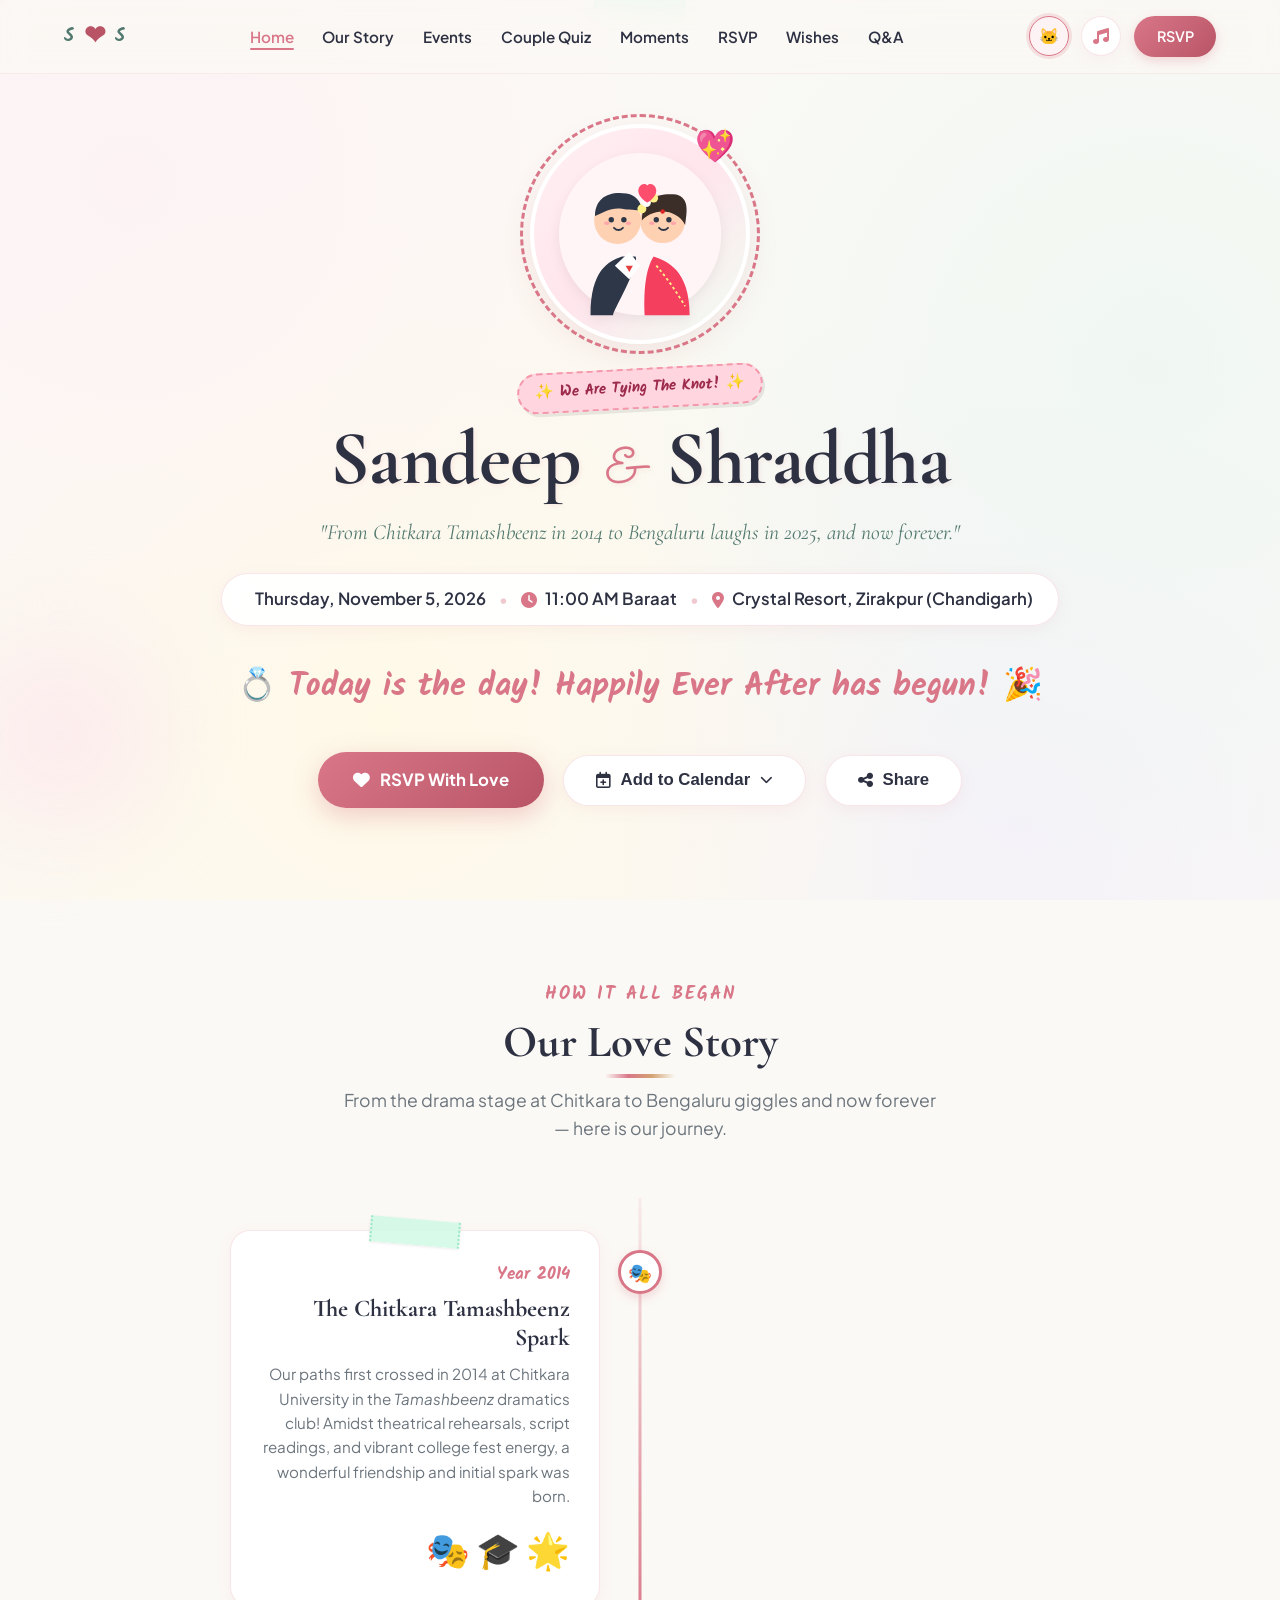
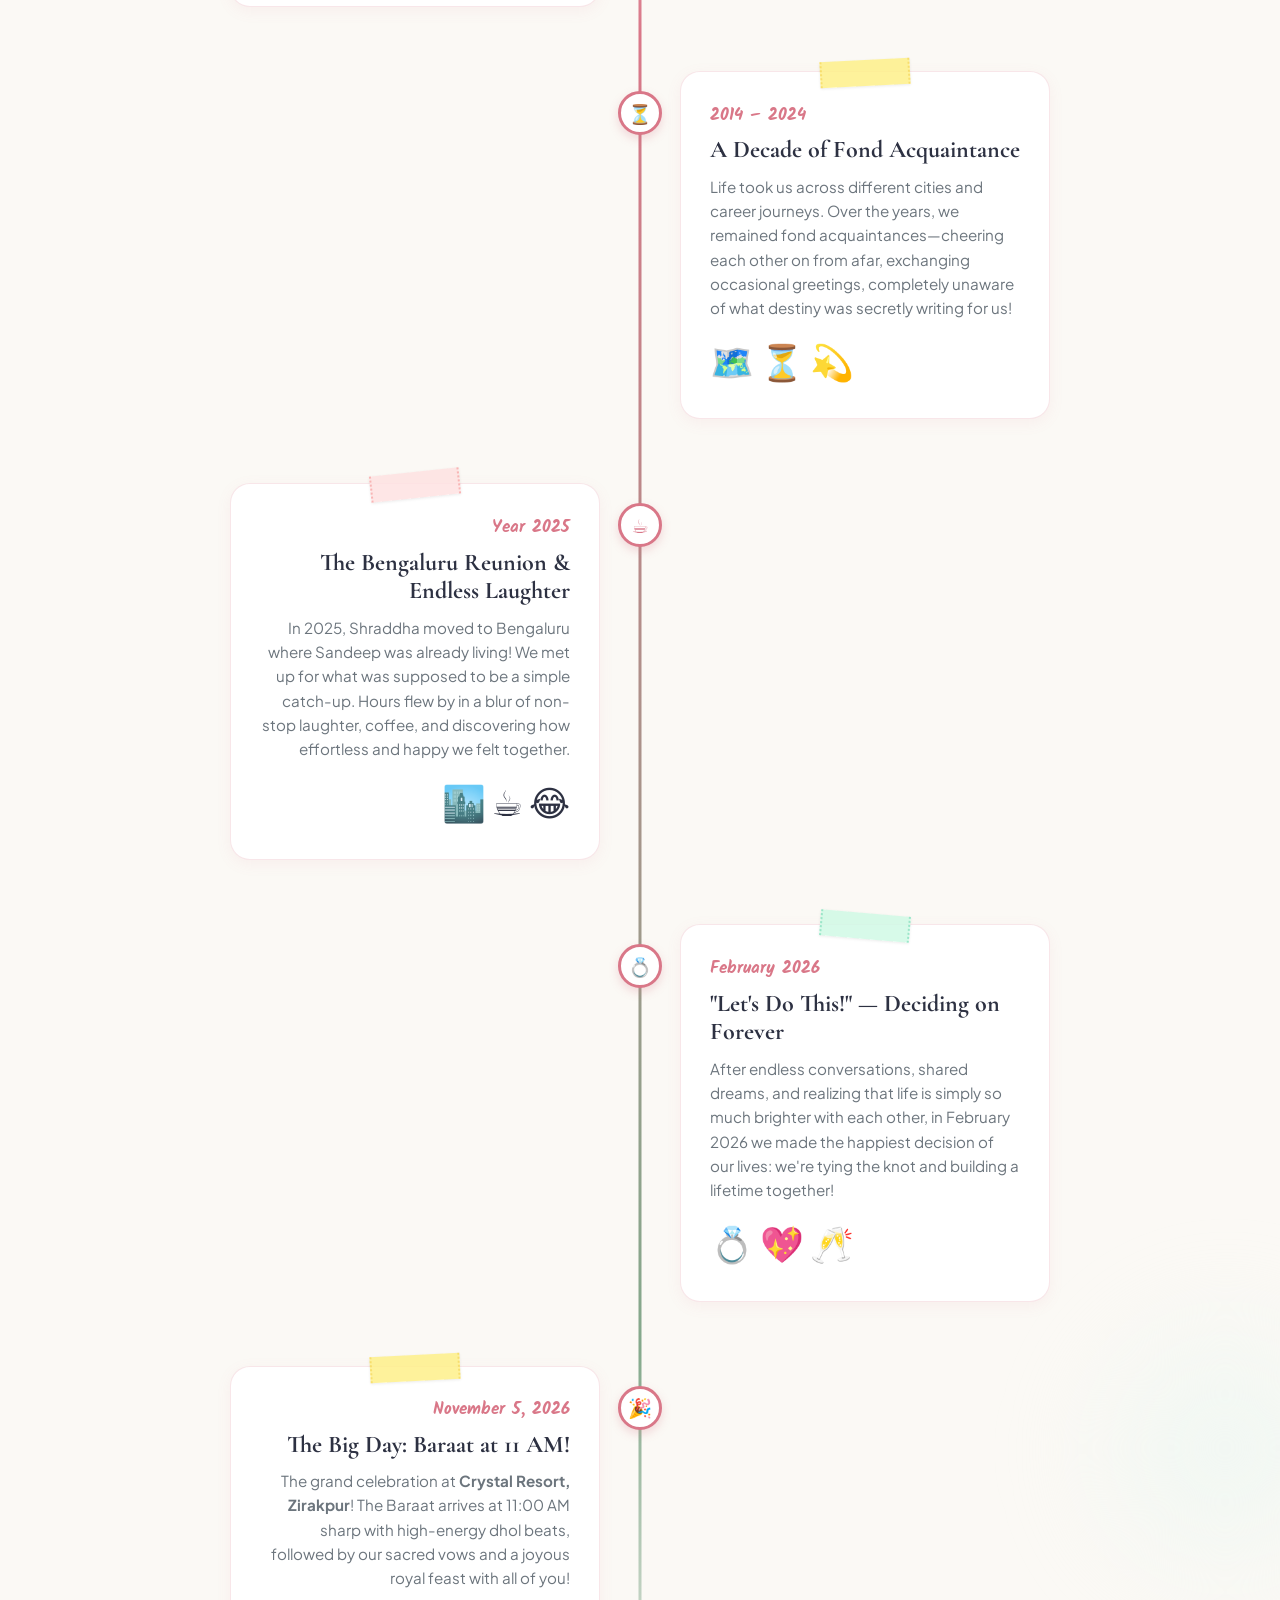
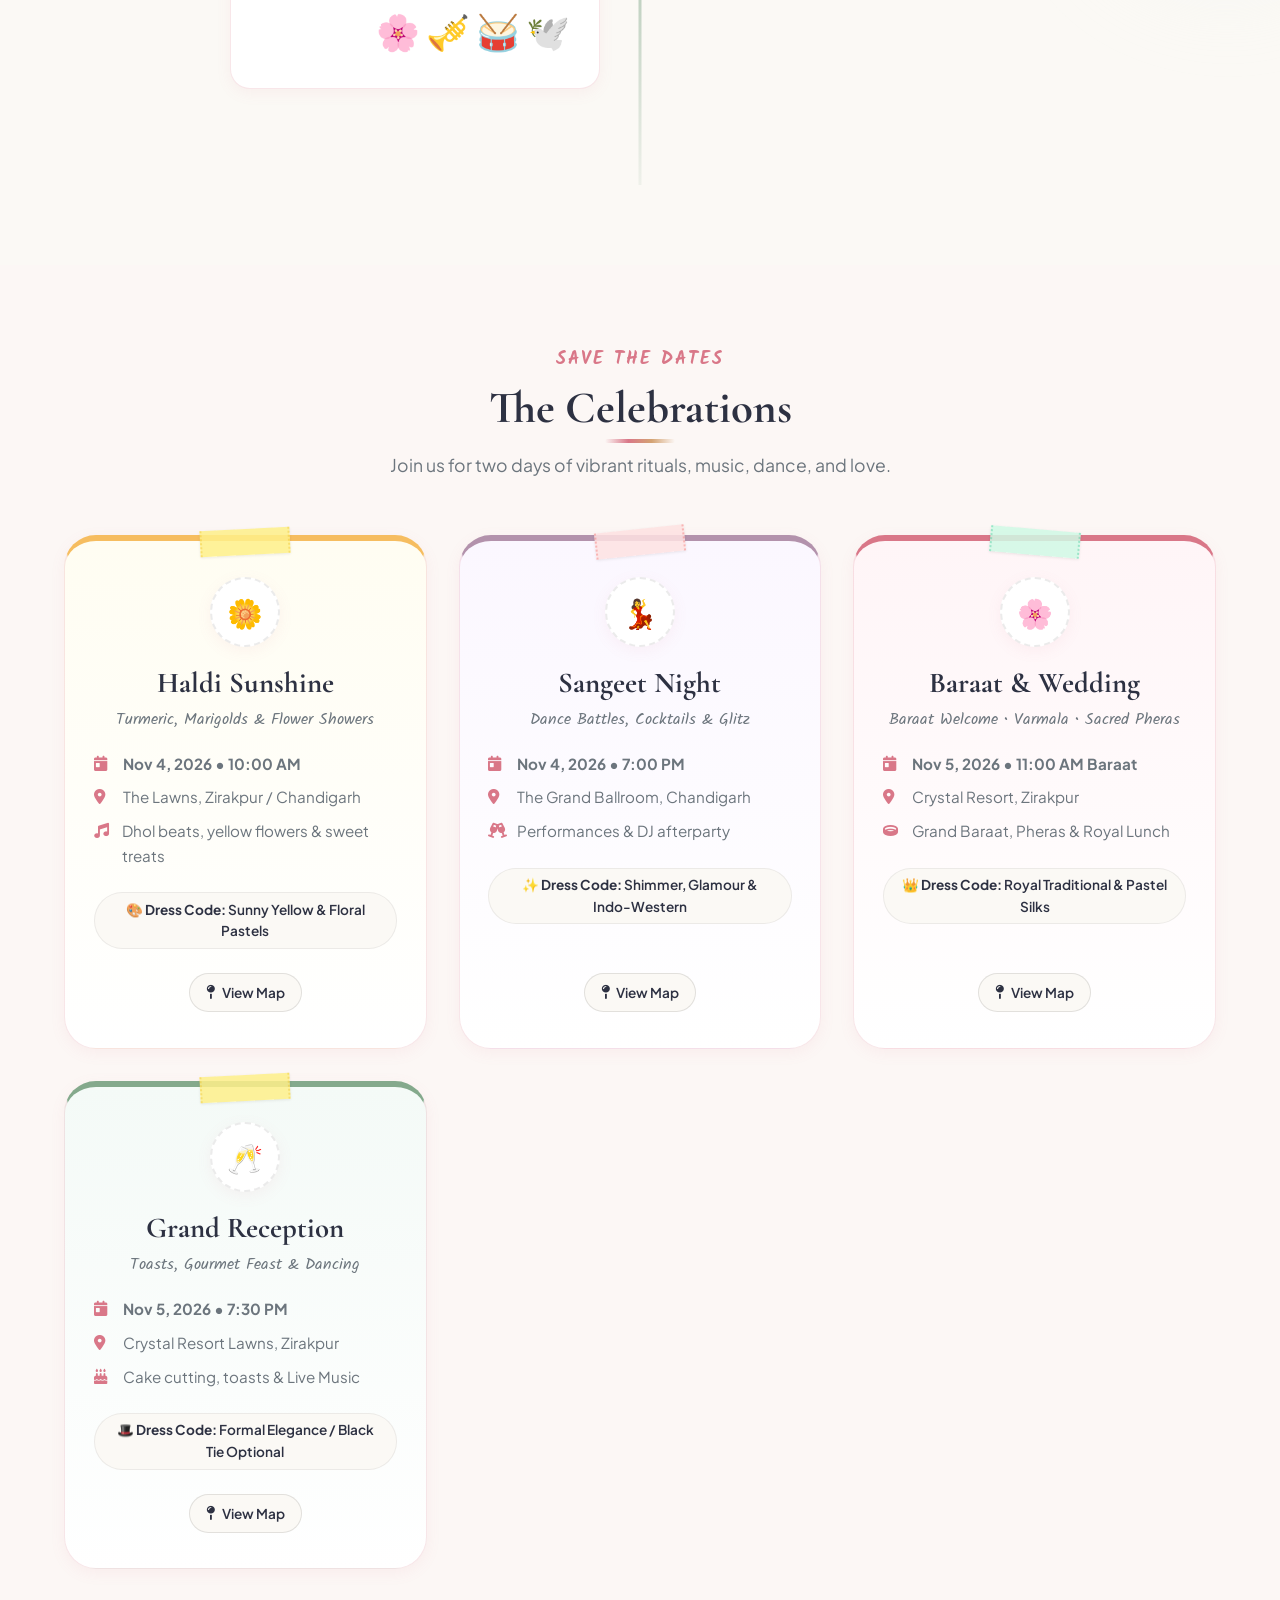
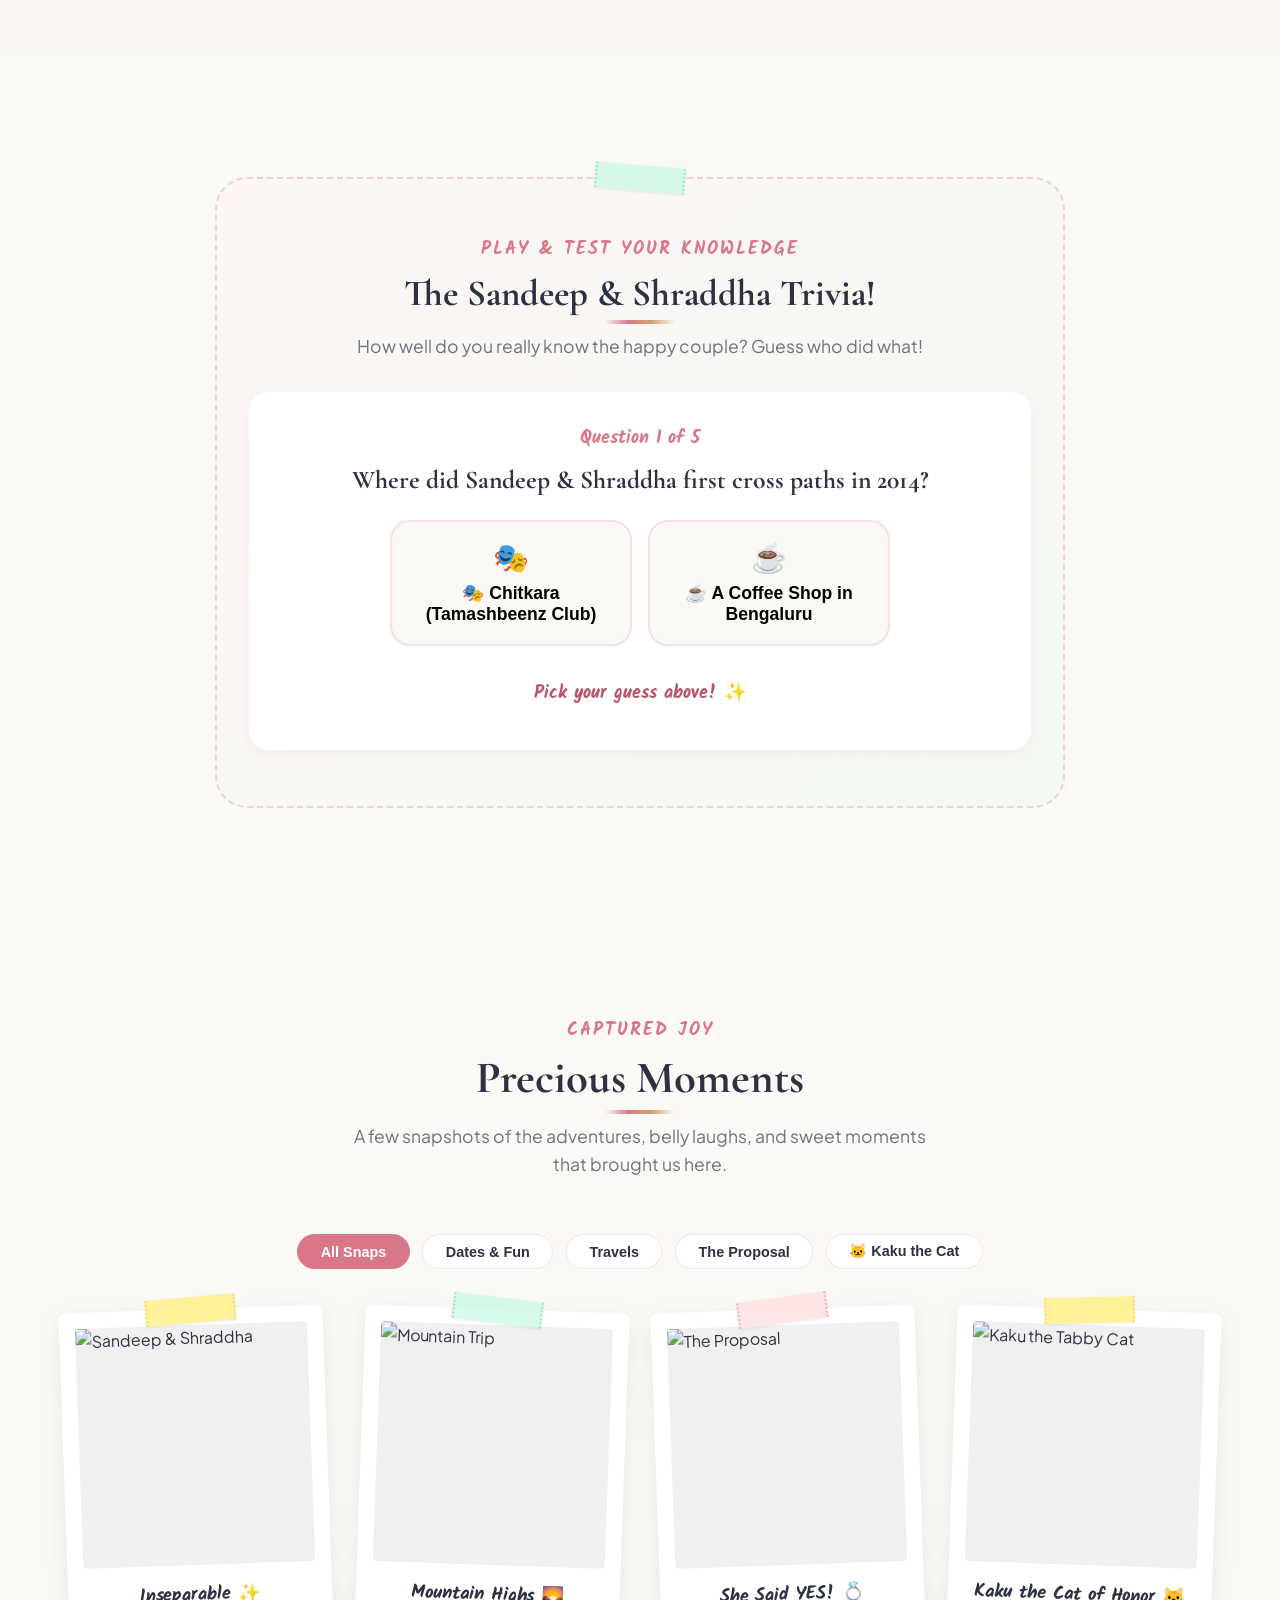
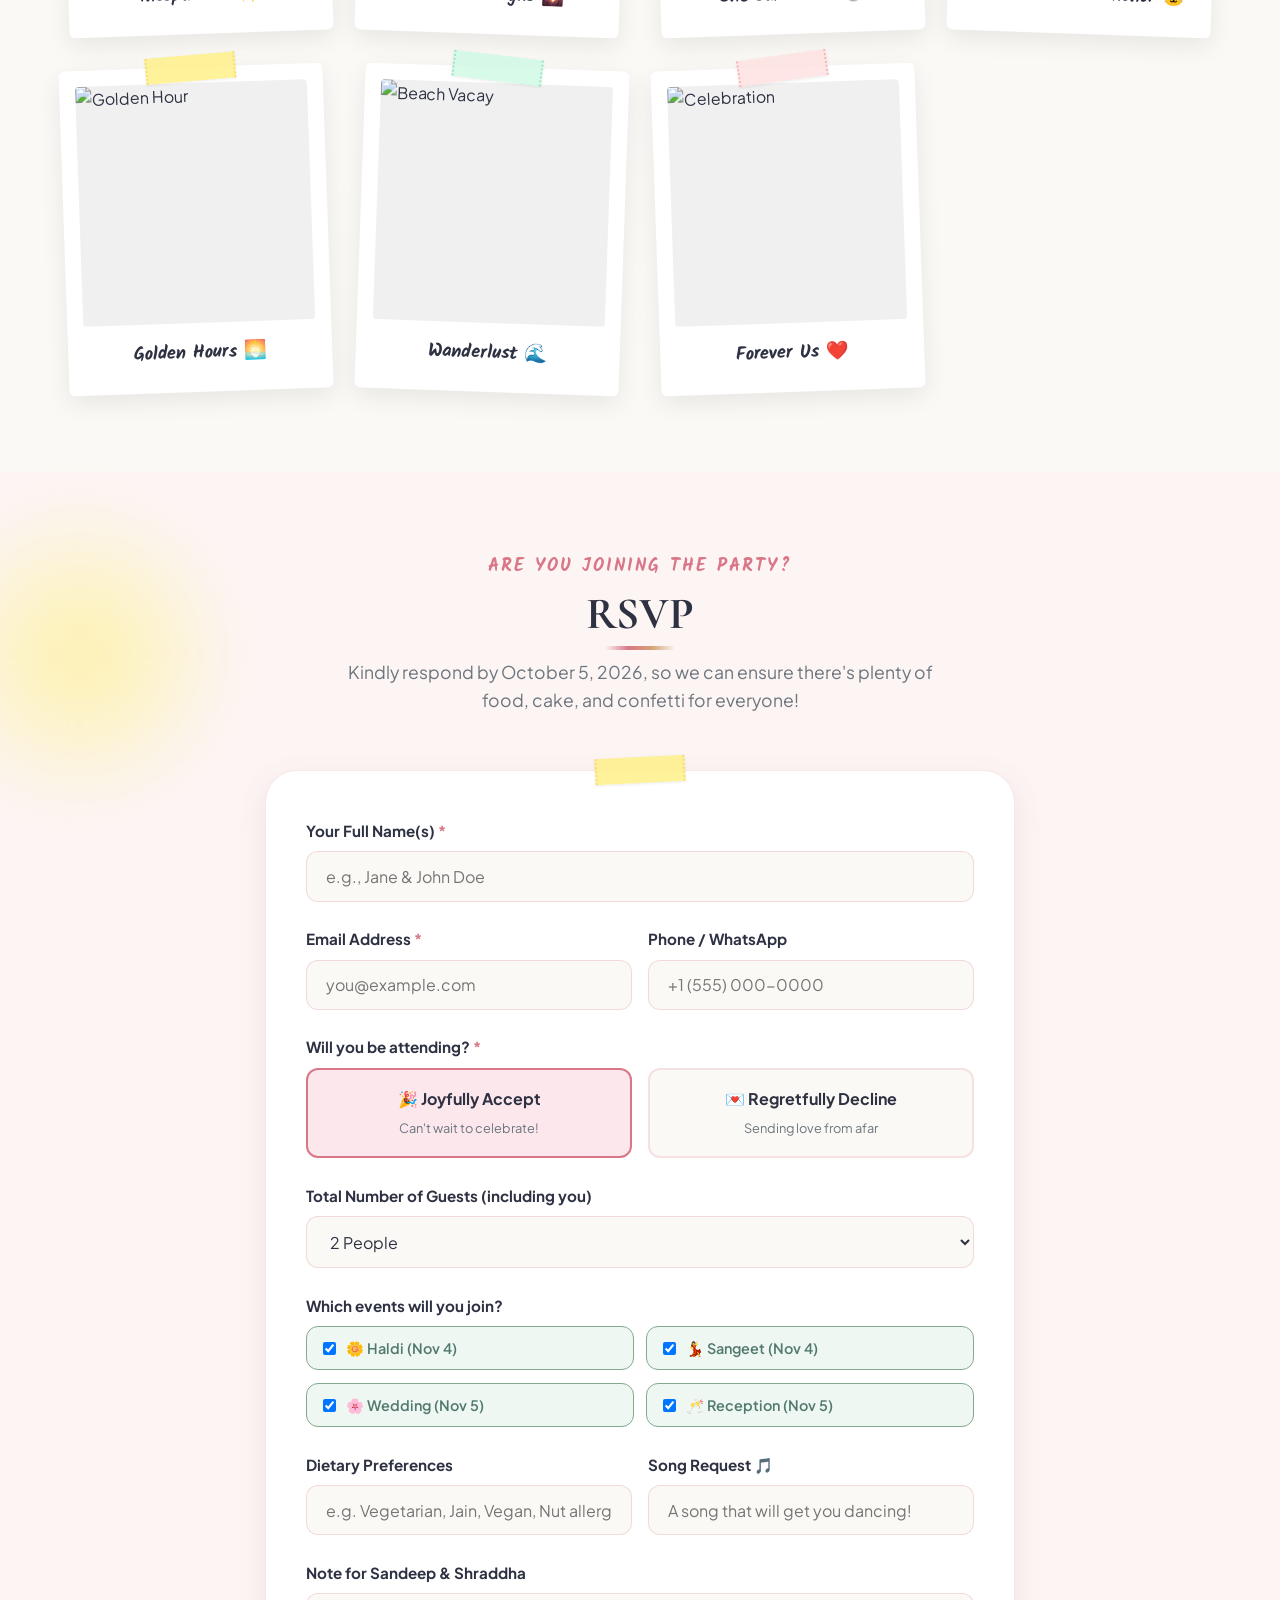
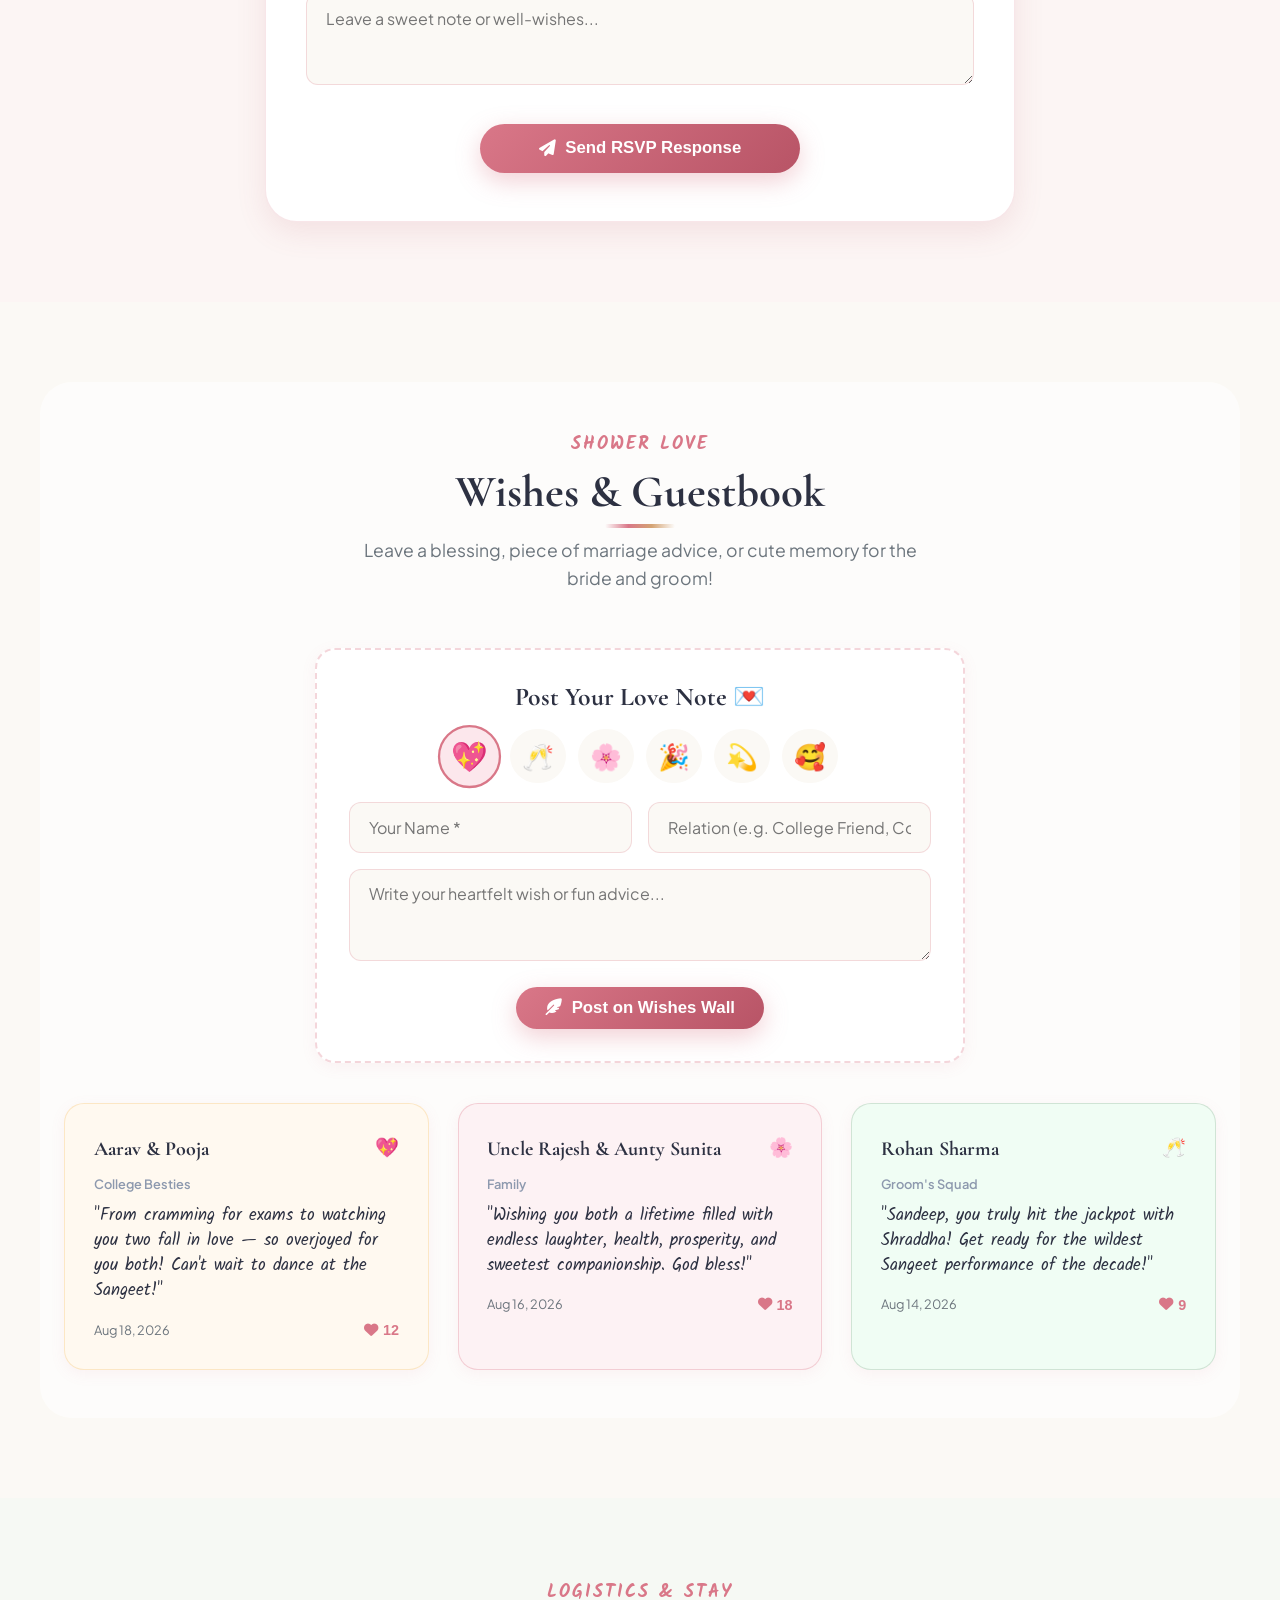
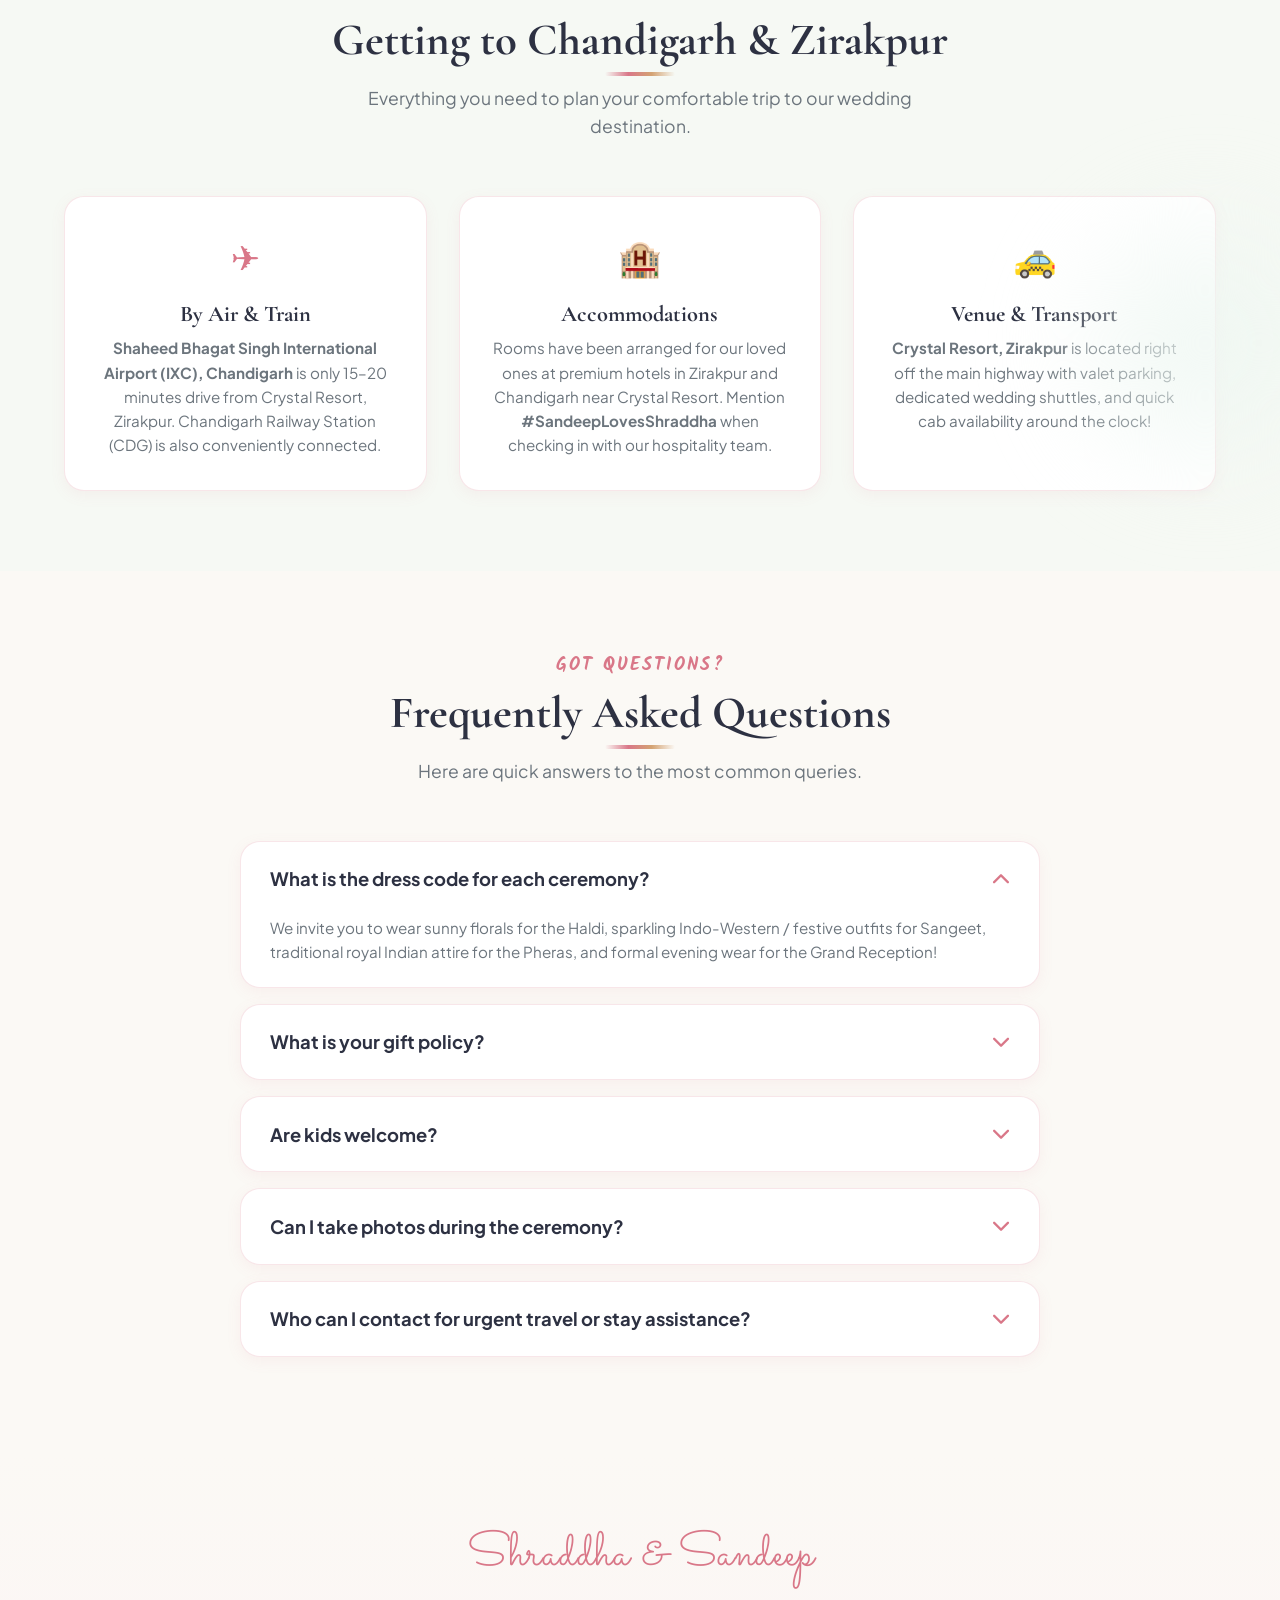
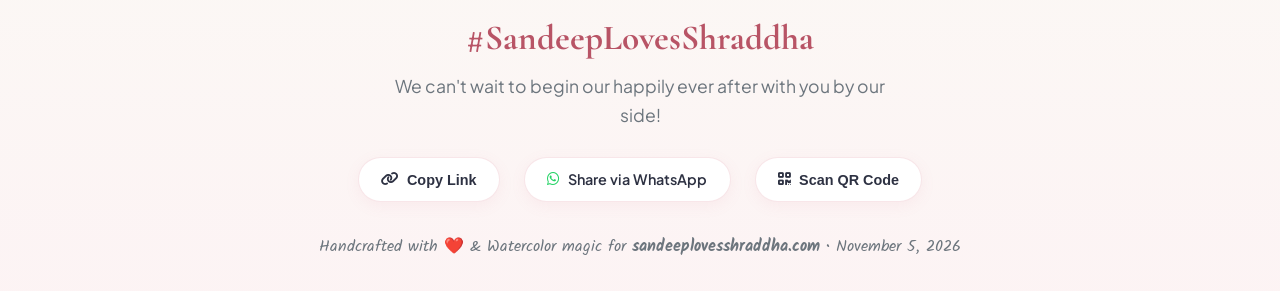
==== commit 1cdbd04f: "Optimize hero date badge for mobile screens (~400px width / 6.5-inch smartphones)" ====
--- a/index.html
+++ b/index.html
@@ -526,19 +526,35 @@
     .hero-date-badge {
       display: inline-flex;
       align-items: center;
+      justify-content: center;
+      flex-wrap: wrap;
       gap: 0.8rem;
-      background: #fff;
-      padding: 0.7rem 1.8rem;
+      background: rgba(255, 255, 255, 0.95);
+      padding: 0.75rem 1.6rem;
       border-radius: var(--radius-full);
       box-shadow: var(--shadow-sm);
       border: 1px solid var(--card-border);
-      font-size: 1.1rem;
+      font-size: 1.05rem;
       font-weight: 600;
       color: var(--text-dark);
-      margin-bottom: 2.5rem;
-    }
-    .hero-date-badge i {
+      margin: 0 auto 2.2rem;
+      max-width: 100%;
+      backdrop-filter: blur(8px);
+    }
+    .date-badge-item {
+      display: inline-flex;
+      align-items: center;
+      gap: 0.5rem;
+      white-space: nowrap;
+    }
+    .date-badge-item i {
       color: var(--primary);
+      font-size: 1rem;
+    }
+    .badge-separator {
+      color: rgba(217, 119, 136, 0.4);
+      font-size: 0.9rem;
+      user-select: none;
     }
 
     /* Countdown Timer */
@@ -1597,6 +1613,54 @@
       }
       .rsvp-container {
         padding: 2rem 1.2rem;
+      }
+    }
+
+    @media (max-width: 650px) {
+      .hero-date-badge {
+        flex-direction: column;
+        gap: 0.45rem;
+        padding: 0.95rem 1.25rem;
+        border-radius: var(--radius-md);
+        width: 100%;
+        max-width: 360px;
+        margin-bottom: 2rem;
+      }
+      .badge-separator {
+        display: none;
+      }
+      .date-badge-item {
+        font-size: 0.95rem;
+        width: 100%;
+        justify-content: center;
+      }
+      .date-badge-item:not(:last-child) {
+        padding-bottom: 0.4rem;
+        border-bottom: 1px dashed rgba(217, 119, 136, 0.18);
+      }
+    }
+
+    /* Typical ~400px Smartphone (6.5 inch display) */
+    @media (max-width: 420px) {
+      .hero-date-badge {
+        padding: 0.85rem 1rem;
+        max-width: 330px;
+      }
+      .date-badge-item {
+        font-size: 0.88rem;
+        gap: 0.4rem;
+      }
+      .date-badge-item i {
+        font-size: 0.88rem;
+      }
+      .hero-names {
+        font-size: 2.35rem;
+      }
+      .hero-names .amp {
+        font-size: 2.1rem;
+      }
+      .hero-tagline {
+        font-size: 1.1rem;
       }
     }
   </style>
@@ -1730,14 +1794,20 @@
       </p>
 
       <div class="hero-date-badge">
-        <i class="fa-solid fa-calendar-heart"></i>
-        <span>Thursday, November 5, 2026</span>
-        <span>•</span>
-        <i class="fa-solid fa-clock"></i>
-        <span>11:00 AM Baraat</span>
-        <span>•</span>
-        <i class="fa-solid fa-location-dot"></i>
-        <span>Crystal Resort, Zirakpur (Chandigarh)</span>
+        <div class="date-badge-item">
+          <i class="fa-solid fa-calendar-heart"></i>
+          <span>Thursday, November 5, 2026</span>
+        </div>
+        <span class="badge-separator">•</span>
+        <div class="date-badge-item">
+          <i class="fa-solid fa-clock"></i>
+          <span>11:00 AM Baraat</span>
+        </div>
+        <span class="badge-separator">•</span>
+        <div class="date-badge-item">
+          <i class="fa-solid fa-location-dot"></i>
+          <span>Crystal Resort, Zirakpur (Chandigarh)</span>
+        </div>
       </div>
 
       <!-- Live Countdown -->
